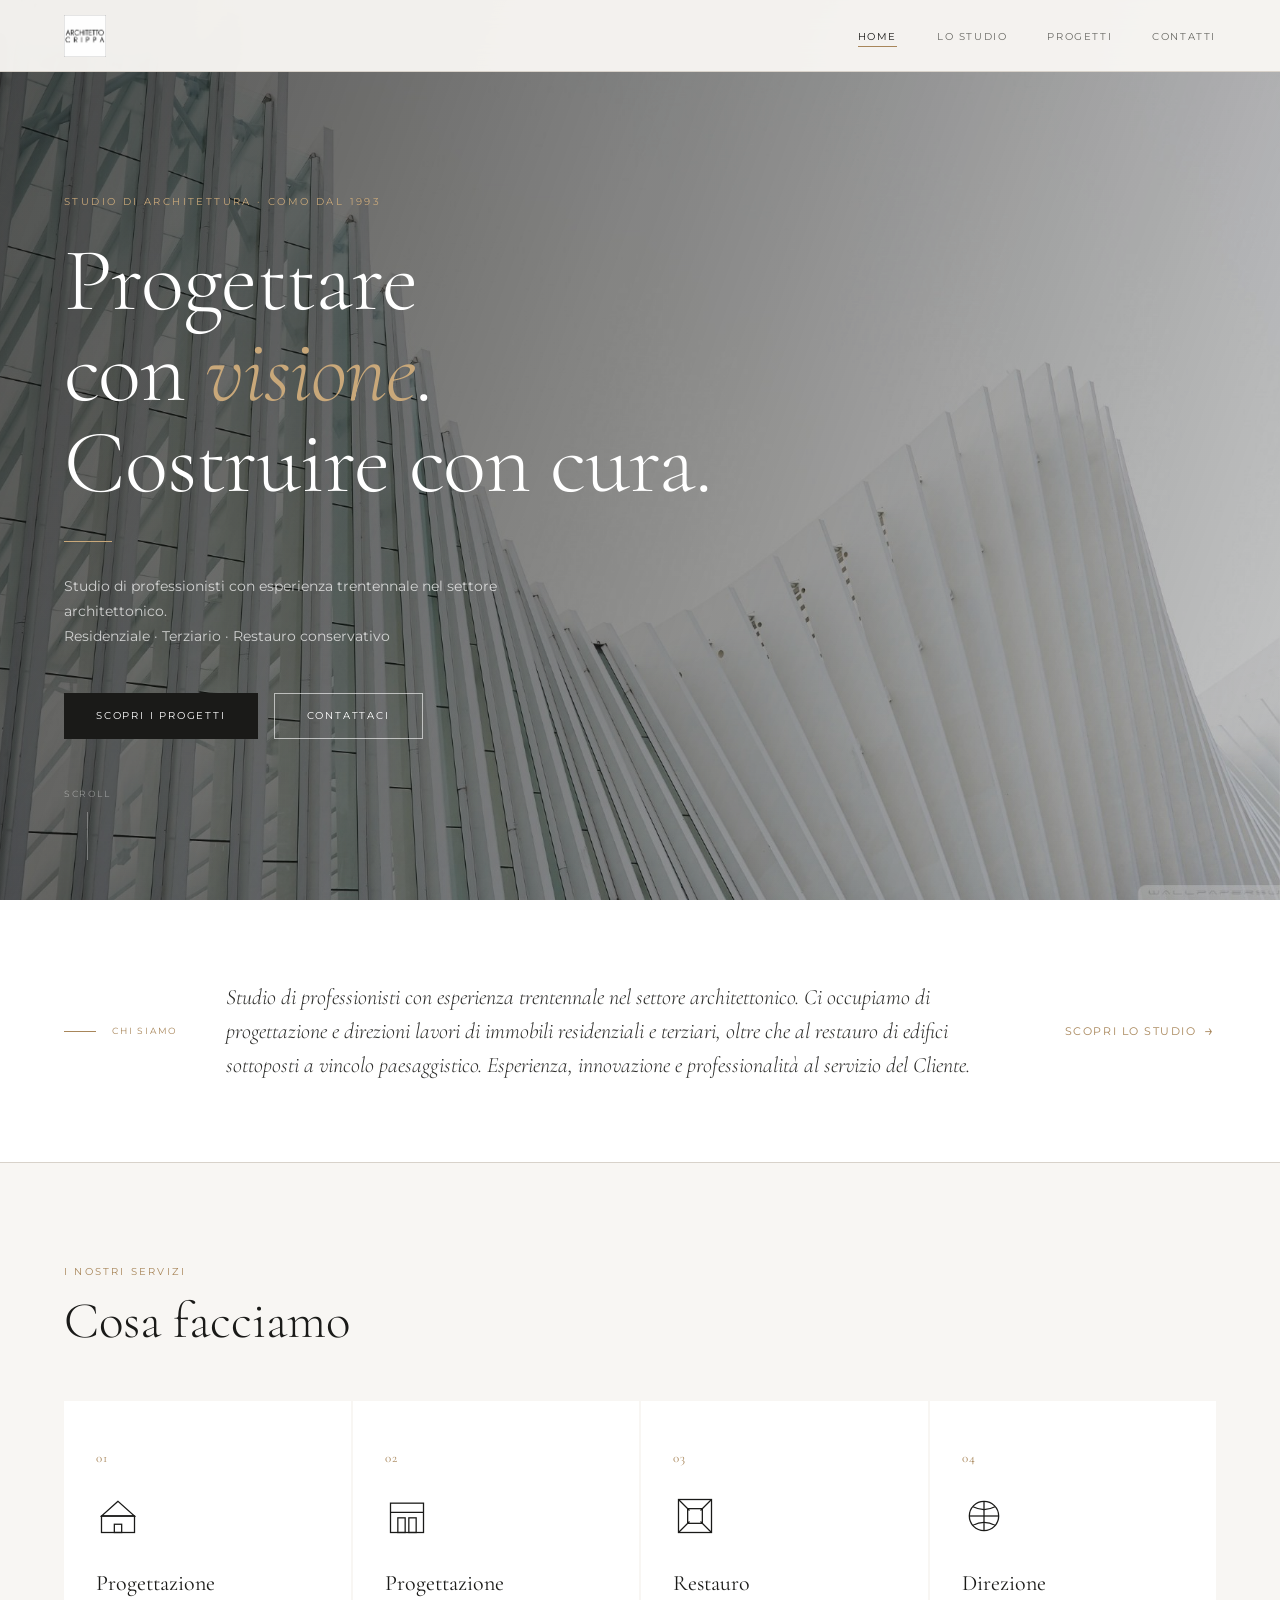
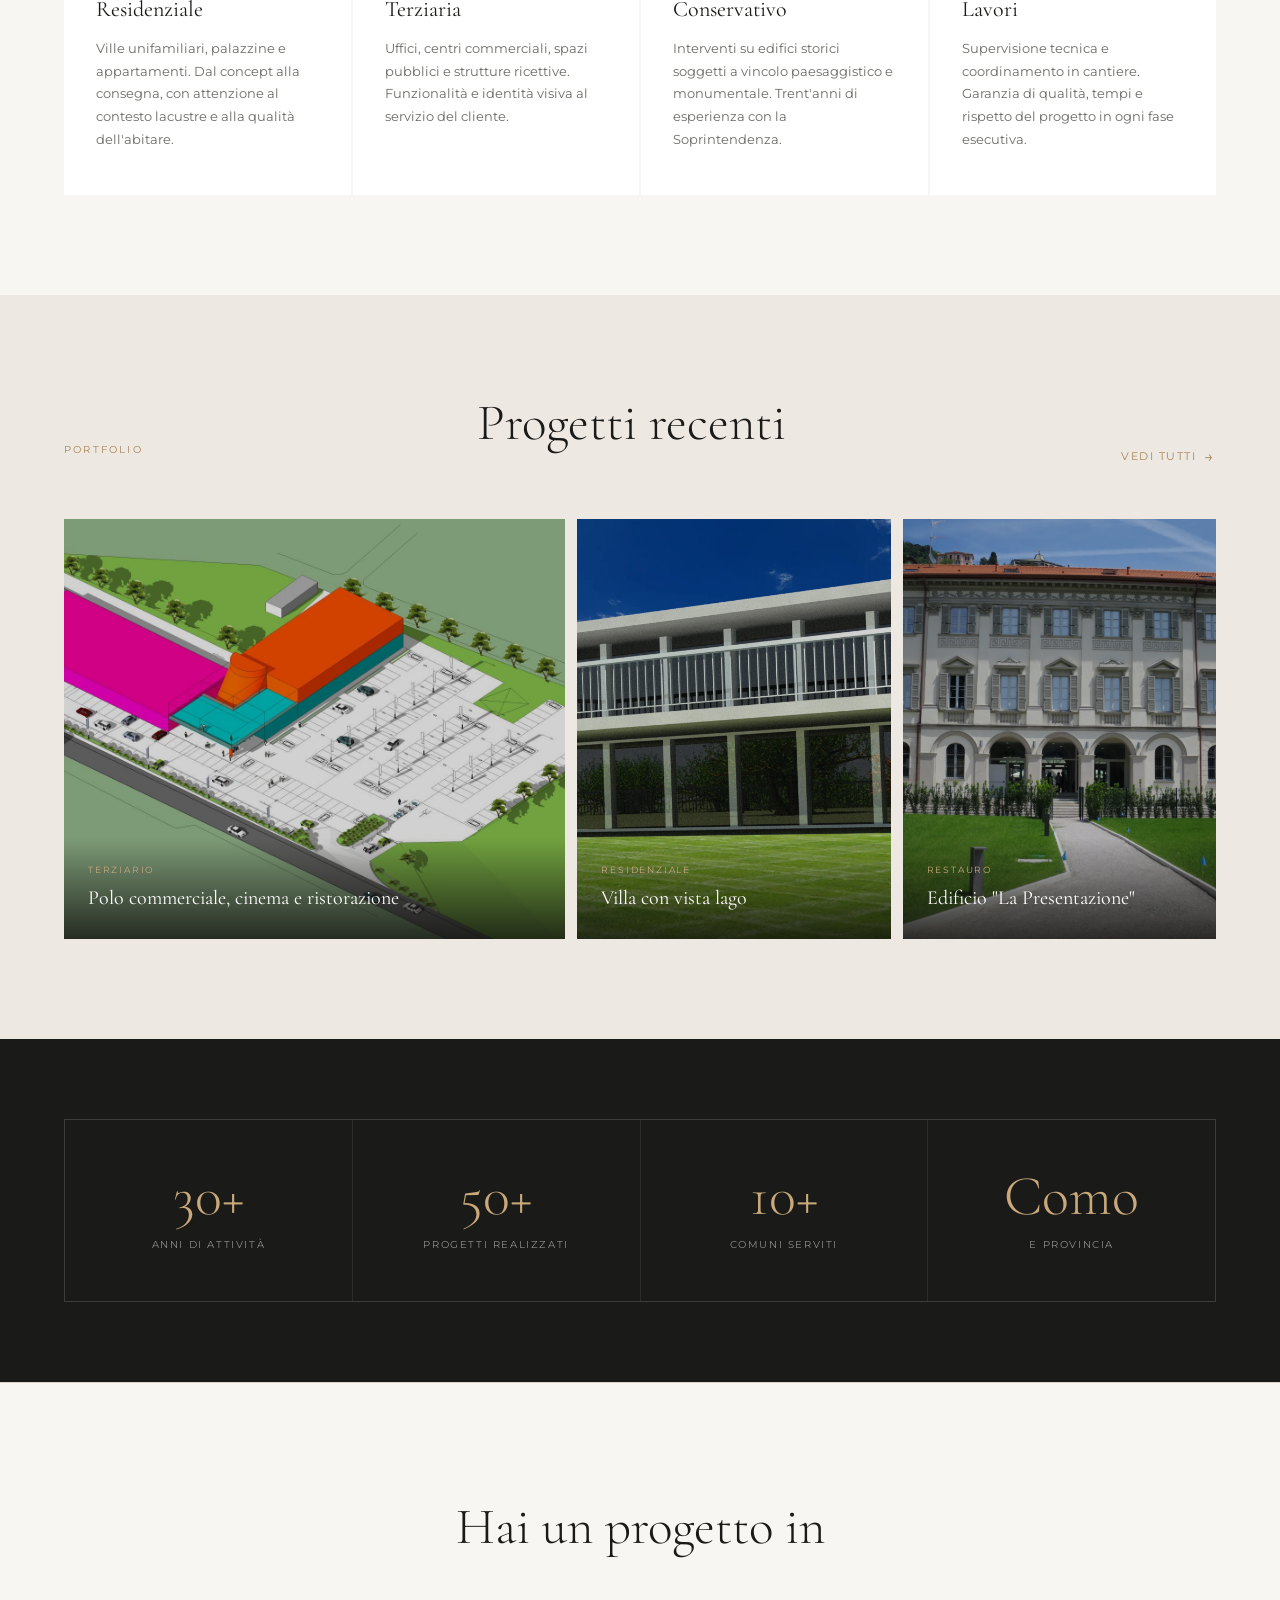
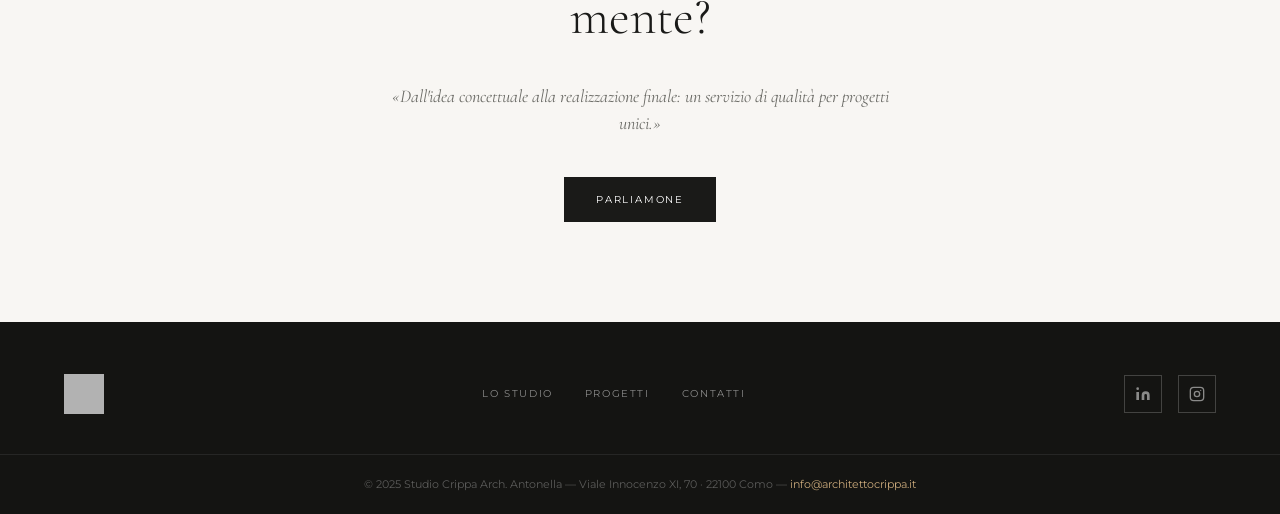
==== index.html @ 4bea488c "Add files via upload" ====
<!DOCTYPE html>
<html lang="it">
<head>
  <meta charset="UTF-8"/>
  <meta name="viewport" content="width=device-width, initial-scale=1.0"/>
  <title>Architetto Crippa — Studio di Architettura Como</title>
  <link rel="stylesheet" href="style.css"/>
  <link rel="preconnect" href="https://fonts.googleapis.com"/>
  <link rel="preconnect" href="https://fonts.gstatic.com" crossorigin/>
  <link href="https://fonts.googleapis.com/css2?family=Cormorant+Garamond:ital,wght@0,300;0,400;0,500;1,300;1,400&family=Montserrat:wght@300;400;500;600&display=swap" rel="stylesheet"/>
</head>
<body class="page-home">

<header id="header">
  <nav class="nav-inner">
    <a href="index.html" class="nav-logo">
      <img src="img/logo.png" alt="Architetto Crippa"/>
    </a>
    <ul class="nav-links">
      <li><a href="index.html" class="active">Home</a></li>
      <li><a href="studio.html">Lo Studio</a></li>
      <li><a href="progetti.html">Progetti</a></li>
      <li><a href="contatti.html">Contatti</a></li>
    </ul>
    <button class="burger" id="burger" aria-label="Menu"><span></span><span></span><span></span></button>
  </nav>
</header>

<div class="mobile-menu" id="mobileMenu">
  <a href="index.html" onclick="closeMobile()">Home</a>
  <a href="studio.html" onclick="closeMobile()">Lo Studio</a>
  <a href="progetti.html" onclick="closeMobile()">Progetti</a>
  <a href="contatti.html" onclick="closeMobile()">Contatti</a>
</div>

<!-- HERO -->
<section class="hero">
  <div class="hero-bg">
    <img src="img/bg.jpg" alt="Architettura" class="hero-bg-img"/>
    <div class="hero-overlay"></div>
  </div>
  <div class="hero-content">
    <p class="hero-eyebrow fade-in-up" style="animation-delay:.1s">Studio di Architettura · Como dal 1993</p>
    <h1 class="hero-title fade-in-up" style="animation-delay:.25s">
      Progettare<br/>con <em>visione</em>.<br/>Costruire con cura.
    </h1>
    <div class="hero-divider fade-in-up" style="animation-delay:.4s"></div>
    <p class="hero-sub fade-in-up" style="animation-delay:.5s">
      Studio di professionisti con esperienza trentennale nel settore architettonico.<br/>
      Residenziale · Terziario · Restauro conservativo
    </p>
    <div class="hero-ctas fade-in-up" style="animation-delay:.65s">
      <a href="progetti.html" class="btn-primary">Scopri i progetti</a>
      <a href="contatti.html" class="btn-outline">Contattaci</a>
    </div>
  </div>
  <div class="hero-scroll-hint">
    <span>Scroll</span>
    <div class="scroll-line"></div>
  </div>
</section>

<!-- WELCOME STRIP -->
<section class="welcome-strip">
  <div class="container">
    <div class="welcome-inner">
      <div class="welcome-label">
        <span class="label-line"></span>
        <span>Chi siamo</span>
      </div>
      <blockquote class="welcome-quote fade-up">
        Studio di professionisti con esperienza trentennale nel settore architettonico. Ci occupiamo di progettazione e direzioni lavori di immobili residenziali e terziari, oltre che al restauro di edifici sottoposti a vincolo paesaggistico. Esperienza, innovazione e professionalità al servizio del Cliente.
      </blockquote>
      <a href="studio.html" class="link-arrow fade-up">Scopri lo studio <span>→</span></a>
    </div>
  </div>
</section>

<!-- SERVICES -->
<section class="services-section">
  <div class="container">
    <div class="section-header fade-up">
      <p class="section-label">I nostri servizi</p>
      <h2 class="section-title">Cosa facciamo</h2>
    </div>
    <div class="services-grid">
      <div class="service-card fade-up">
        <div class="service-num">01</div>
        <svg class="service-icon" viewBox="0 0 48 48" fill="none"><rect x="6" y="24" width="36" height="18" stroke="currentColor" stroke-width="1.4" fill="none"/><polygon points="24,8 6,24 42,24" stroke="currentColor" stroke-width="1.4" fill="none"/><rect x="20" y="33" width="8" height="9" stroke="currentColor" stroke-width="1.4" fill="none"/></svg>
        <h3>Progettazione<br/>Residenziale</h3>
        <p>Ville unifamiliari, palazzine e appartamenti. Dal concept alla consegna, con attenzione al contesto lacustre e alla qualità dell'abitare.</p>
      </div>
      <div class="service-card fade-up" style="transition-delay:.1s">
        <div class="service-num">02</div>
        <svg class="service-icon" viewBox="0 0 48 48" fill="none"><rect x="6" y="10" width="36" height="32" stroke="currentColor" stroke-width="1.4" fill="none"/><line x1="6" y1="20" x2="42" y2="20" stroke="currentColor" stroke-width="1.4"/><rect x="14" y="26" width="8" height="16" stroke="currentColor" stroke-width="1.4" fill="none"/><rect x="26" y="26" width="8" height="16" stroke="currentColor" stroke-width="1.4" fill="none"/></svg>
        <h3>Progettazione<br/>Terziaria</h3>
        <p>Uffici, centri commerciali, spazi pubblici e strutture ricettive. Funzionalità e identità visiva al servizio del cliente.</p>
      </div>
      <div class="service-card fade-up" style="transition-delay:.2s">
        <div class="service-num">03</div>
        <svg class="service-icon" viewBox="0 0 48 48" fill="none"><rect x="6" y="6" width="36" height="36" stroke="currentColor" stroke-width="1.4" fill="none"/><path d="M6 6L18 18M42 6L30 18M6 42L18 30M42 42L30 30" stroke="currentColor" stroke-width="1.4"/><rect x="16" y="16" width="16" height="16" stroke="currentColor" stroke-width="1.4" fill="none"/></svg>
        <h3>Restauro<br/>Conservativo</h3>
        <p>Interventi su edifici storici soggetti a vincolo paesaggistico e monumentale. Trent'anni di esperienza con la Soprintendenza.</p>
      </div>
      <div class="service-card fade-up" style="transition-delay:.3s">
        <div class="service-num">04</div>
        <svg class="service-icon" viewBox="0 0 48 48" fill="none"><circle cx="24" cy="24" r="16" stroke="currentColor" stroke-width="1.4" fill="none"/><line x1="24" y1="8" x2="24" y2="40" stroke="currentColor" stroke-width="1.4"/><line x1="8" y1="24" x2="40" y2="24" stroke="currentColor" stroke-width="1.4"/><path d="M12 14 Q24 20 36 14M12 34 Q24 28 36 34" stroke="currentColor" stroke-width="1.2" fill="none"/></svg>
        <h3>Direzione<br/>Lavori</h3>
        <p>Supervisione tecnica e coordinamento in cantiere. Garanzia di qualità, tempi e rispetto del progetto in ogni fase esecutiva.</p>
      </div>
    </div>
  </div>
</section>

<!-- FEATURED PROJECTS STRIP -->
<section class="featured-section">
  <div class="featured-header container">
    <p class="section-label fade-up">Portfolio</p>
    <h2 class="section-title fade-up">Progetti recenti</h2>
    <a href="progetti.html" class="link-arrow fade-up">Vedi tutti <span>→</span></a>
  </div>
  <div class="featured-grid">
    <a href="progetti.html#p1" class="feat-item feat-large fade-up">
      <img src="img/p1.jpg" alt="Polo multifunzionale"/>
      <div class="feat-overlay">
        <span class="feat-cat">Terziario</span>
        <h3>Polo commerciale, cinema e ristorazione</h3>
      </div>
    </a>
    <a href="progetti.html#p5" class="feat-item fade-up" style="transition-delay:.1s">
      <img src="img/p5.png" alt="Villa lago di Como"/>
      <div class="feat-overlay">
        <span class="feat-cat">Residenziale</span>
        <h3>Villa con vista lago</h3>
      </div>
    </a>
    <a href="progetti.html#p7" class="feat-item fade-up" style="transition-delay:.2s">
      <img src="img/p7.png" alt="La Presentazione"/>
      <div class="feat-overlay">
        <span class="feat-cat">Restauro</span>
        <h3>Edificio "La Presentazione"</h3>
      </div>
    </a>
  </div>
</section>

<!-- NUMBERS -->
<section class="numbers-section">
  <div class="container">
    <div class="numbers-grid">
      <div class="number-item fade-up">
        <span class="num-val">30+</span>
        <span class="num-label">Anni di attività</span>
      </div>
      <div class="number-item fade-up" style="transition-delay:.1s">
        <span class="num-val">50+</span>
        <span class="num-label">Progetti realizzati</span>
      </div>
      <div class="number-item fade-up" style="transition-delay:.2s">
        <span class="num-val">10+</span>
        <span class="num-label">Comuni serviti</span>
      </div>
      <div class="number-item fade-up" style="transition-delay:.3s">
        <span class="num-val">Como</span>
        <span class="num-label">e provincia</span>
      </div>
    </div>
  </div>
</section>

<!-- CTA BANNER -->
<section class="cta-banner">
  <div class="container">
    <div class="cta-inner fade-up">
      <h2 class="cta-title">Hai un progetto in mente?</h2>
      <p class="cta-sub">«Dall'idea concettuale alla realizzazione finale: un servizio di qualità per progetti unici.»</p>
      <a href="contatti.html" class="btn-primary">Parliamone</a>
    </div>
  </div>
</section>

<footer class="site-footer">
  <div class="container footer-inner">
    <div class="footer-logo-wrap">
      <img src="img/logo.png" alt="Architetto Crippa" class="footer-logo"/>
    </div>
    <div class="footer-nav">
      <a href="studio.html">Lo Studio</a>
      <a href="progetti.html">Progetti</a>
      <a href="contatti.html">Contatti</a>
    </div>
    <div class="footer-social">
      <a href="https://www.linkedin.com/company/studio-architetto-crippa" target="_blank" title="LinkedIn">
        <svg viewBox="0 0 24 24" fill="currentColor"><path d="M16 8a6 6 0 016 6v7h-4v-7a2 2 0 00-2-2 2 2 0 00-2 2v7h-4v-7a6 6 0 016-6zM2 9h4v12H2z"/><circle cx="4" cy="4" r="2"/></svg>
      </a>
      <a href="https://www.instagram.com/antonellacrippa1" target="_blank" title="Instagram">
        <svg viewBox="0 0 24 24" fill="none" stroke="currentColor" stroke-width="2"><rect x="2" y="2" width="20" height="20" rx="5"/><circle cx="12" cy="12" r="4"/><circle cx="17.5" cy="6.5" r="1" fill="currentColor" stroke="none"/></svg>
      </a>
    </div>
  </div>
  <div class="footer-bottom">
    <p>© 2025 Studio Crippa Arch. Antonella — Viale Innocenzo XI, 70 · 22100 Como — <a href="mailto:info@architettocrippa.it">info@architettocrippa.it</a></p>
  </div>
</footer>

<script src="script.js"></script>
</body>
</html>
---- style.css ----
/* ─────────────────────────────────────────────
   ARCHITETTO CRIPPA — style.css
   ───────────────────────────────────────────── */

:root {
  --bg:       #F8F6F3;
  --cream:    #EDE9E2;
  --white:    #FFFFFF;
  --charcoal: #1A1A18;
  --dark:     #2C2C2A;
  --mid:      #3D3D3A;
  --muted:    #6B6B66;
  --border:   #D8D2CA;
  --accent:   #A8865A;
  --accent2:  #C9A87A;
  --nav-h:    72px;
  --max:      1280px;
  --pad:      clamp(24px, 5vw, 80px);
}

*, *::before, *::after { box-sizing: border-box; margin: 0; padding: 0; }
html { scroll-behavior: smooth; }

body {
  font-family: 'Montserrat', sans-serif;
  background: var(--bg);
  color: var(--charcoal);
  font-size: 15px;
  line-height: 1.75;
  font-weight: 400;
  -webkit-font-smoothing: antialiased;
}

img { display: block; max-width: 100%; }
a { text-decoration: none; color: inherit; }
button { cursor: pointer; }

.container {
  width: 100%;
  max-width: var(--max);
  margin: 0 auto;
  padding: 0 var(--pad);
}

/* ── TYPOGRAPHY ── */
.section-label {
  font-size: 10px;
  letter-spacing: .22em;
  text-transform: uppercase;
  color: var(--accent);
  margin-bottom: 12px;
  display: block;
}
.section-title {
  font-family: 'Cormorant Garamond', serif;
  font-size: clamp(30px, 4vw, 52px);
  font-weight: 300;
  line-height: 1.1;
  margin-bottom: 20px;
}
.section-body {
  font-size: 14px;
  color: var(--muted);
  line-height: 1.85;
  max-width: 560px;
}
.section-header { margin-bottom: 52px; }
.section-header.center { text-align: center; }
.section-header.center .section-body { margin: 0 auto; }

/* ── BUTTONS ── */
.btn-primary {
  display: inline-block;
  background: var(--charcoal);
  color: var(--white);
  font-size: 10px;
  letter-spacing: .18em;
  text-transform: uppercase;
  padding: 14px 32px;
  transition: background .25s;
  border: none;
  font-family: 'Montserrat', sans-serif;
}
.btn-primary:hover { background: var(--accent); }

.btn-outline {
  display: inline-block;
  border: 1px solid rgba(255,255,255,.6);
  color: var(--white);
  font-size: 10px;
  letter-spacing: .18em;
  text-transform: uppercase;
  padding: 13px 32px;
  transition: all .25s;
}
.btn-outline:hover { background: rgba(255,255,255,.12); border-color: var(--white); }

.link-arrow {
  font-size: 11px;
  letter-spacing: .14em;
  text-transform: uppercase;
  color: var(--accent);
  display: inline-flex;
  align-items: center;
  gap: 8px;
  transition: gap .2s;
}
.link-arrow:hover { gap: 14px; }
.link-arrow span { font-size: 16px; }

/* ── ANIMATIONS ── */
.fade-in-up {
  opacity: 0;
  transform: translateY(24px);
  animation: fadeUp .75s ease forwards;
}
@keyframes fadeUp {
  to { opacity: 1; transform: none; }
}

.fade-up {
  opacity: 0;
  transform: translateY(32px);
  transition: opacity .7s ease, transform .7s ease;
}
.fade-up.visible { opacity: 1; transform: none; }

/* ── HEADER / NAV ── */
#header {
  position: fixed;
  top: 0; left: 0; right: 0;
  z-index: 200;
  height: var(--nav-h);
  background: rgba(248,246,243,.96);
  backdrop-filter: blur(12px);
  border-bottom: 1px solid var(--border);
  transition: box-shadow .3s;
}
#header.scrolled { box-shadow: 0 2px 24px rgba(26,26,24,.07); }

.nav-inner {
  max-width: var(--max);
  margin: 0 auto;
  padding: 0 var(--pad);
  height: 100%;
  display: flex;
  align-items: center;
  justify-content: space-between;
}

.nav-logo img { height: 42px; width: auto; }

.nav-links {
  display: flex;
  gap: 40px;
  list-style: none;
}
.nav-links a {
  font-size: 10px;
  letter-spacing: .16em;
  text-transform: uppercase;
  color: var(--muted);
  transition: color .2s;
  position: relative;
  padding-bottom: 2px;
}
.nav-links a::after {
  content: '';
  position: absolute;
  bottom: -2px; left: 0;
  width: 0; height: 1px;
  background: var(--accent);
  transition: width .25s;
}
.nav-links a:hover, .nav-links a.active { color: var(--charcoal); }
.nav-links a:hover::after, .nav-links a.active::after { width: 100%; }

.burger {
  display: none;
  flex-direction: column;
  gap: 5px;
  background: none;
  border: none;
  padding: 4px;
}
.burger span { display: block; width: 22px; height: 1.5px; background: var(--charcoal); transition: all .3s; }
.burger.open span:nth-child(1) { transform: translateY(6.5px) rotate(45deg); }
.burger.open span:nth-child(2) { opacity: 0; }
.burger.open span:nth-child(3) { transform: translateY(-6.5px) rotate(-45deg); }

.mobile-menu {
  display: none;
  position: fixed;
  top: var(--nav-h); left: 0; right: 0;
  background: var(--white);
  border-bottom: 1px solid var(--border);
  padding: 32px var(--pad);
  z-index: 199;
  flex-direction: column;
  gap: 24px;
}
.mobile-menu.open { display: flex; }
.mobile-menu a { font-size: 12px; letter-spacing: .14em; text-transform: uppercase; color: var(--charcoal); }

/* ── HERO (HOME) ── */
.hero {
  position: relative;
  min-height: 100vh;
  display: flex;
  align-items: center;
  padding-top: var(--nav-h);
  overflow: hidden;
}

.hero-bg { position: absolute; inset: 0; z-index: 0; }
.hero-bg-img { width: 100%; height: 100%; object-fit: cover; object-position: center 30%; transform: scale(1.04); animation: slowZoom 12s ease forwards; }
@keyframes slowZoom { to { transform: scale(1); } }
.hero-overlay { position: absolute; inset: 0; background: linear-gradient(110deg, rgba(15,15,12,.72) 0%, rgba(15,15,12,.45) 55%, rgba(15,15,12,.2) 100%); }

.hero-content {
  position: relative;
  z-index: 1;
  max-width: var(--max);
  width: 100%;
  margin: 0 auto;
  padding: 80px var(--pad) 120px;
}

.hero-eyebrow {
  font-size: 10px;
  letter-spacing: .24em;
  text-transform: uppercase;
  color: var(--accent2);
  margin-bottom: 24px;
  display: block;
}

.hero-title {
  font-family: 'Cormorant Garamond', serif;
  font-size: clamp(52px, 7vw, 96px);
  font-weight: 300;
  line-height: 1.02;
  color: var(--white);
  letter-spacing: -.01em;
  margin-bottom: 0;
}
.hero-title em { font-style: italic; color: var(--accent2); }

.hero-divider {
  width: 48px;
  height: 1px;
  background: var(--accent2);
  margin: 32px 0;
}

.hero-sub {
  font-size: 14px;
  color: rgba(255,255,255,.72);
  line-height: 1.8;
  max-width: 500px;
  margin-bottom: 44px;
}

.hero-ctas { display: flex; gap: 16px; flex-wrap: wrap; }

.hero-scroll-hint {
  position: absolute;
  bottom: 40px;
  left: var(--pad);
  display: flex;
  flex-direction: column;
  align-items: center;
  gap: 10px;
  color: rgba(255,255,255,.4);
  font-size: 9px;
  letter-spacing: .18em;
  text-transform: uppercase;
  z-index: 1;
}
.scroll-line { width: 1px; height: 48px; background: rgba(255,255,255,.3); animation: scrollPulse 2s ease infinite; }
@keyframes scrollPulse { 0%,100%{opacity:.3} 50%{opacity:.9} }

/* ── WELCOME STRIP ── */
.welcome-strip {
  background: var(--white);
  padding: 80px 0;
  border-bottom: 1px solid var(--border);
}
.welcome-inner {
  display: grid;
  grid-template-columns: auto 1fr auto;
  gap: 48px;
  align-items: center;
}
.welcome-label {
  display: flex;
  align-items: center;
  gap: 16px;
  font-size: 9px;
  letter-spacing: .2em;
  text-transform: uppercase;
  color: var(--accent);
  white-space: nowrap;
}
.label-line { width: 32px; height: 1px; background: var(--accent); }
.welcome-quote {
  font-family: 'Cormorant Garamond', serif;
  font-size: clamp(17px, 2vw, 22px);
  font-weight: 300;
  font-style: italic;
  line-height: 1.55;
  color: var(--dark);
  border: none;
  padding: 0;
}

/* ── SERVICES ── */
.services-section { padding: 100px 0; background: var(--bg); }
.services-grid {
  display: grid;
  grid-template-columns: repeat(4, 1fr);
  gap: 2px;
}
.service-card {
  background: var(--white);
  padding: 44px 32px;
  border-top: 2px solid transparent;
  transition: border-color .3s, transform .3s, box-shadow .3s;
}
.service-card:hover {
  border-color: var(--accent);
  transform: translateY(-5px);
  box-shadow: 0 12px 40px rgba(26,26,24,.08);
}
.service-num {
  font-family: 'Cormorant Garamond', serif;
  font-size: 13px;
  color: var(--accent);
  letter-spacing: .1em;
  margin-bottom: 24px;
}
.service-icon { width: 44px; height: 44px; color: var(--charcoal); margin-bottom: 24px; }
.service-card h3 {
  font-family: 'Cormorant Garamond', serif;
  font-size: 22px;
  font-weight: 400;
  line-height: 1.2;
  margin-bottom: 14px;
}
.service-card p { font-size: 13px; color: var(--muted); line-height: 1.75; }

/* ── FEATURED PROJECTS ── */
.featured-section { padding: 100px 0; background: var(--cream); }
.featured-header {
  display: flex;
  justify-content: space-between;
  align-items: flex-end;
  margin-bottom: 48px;
}
.featured-grid {
  display: grid;
  grid-template-columns: 1.6fr 1fr 1fr;
  gap: 12px;
  padding: 0 var(--pad);
  max-width: var(--max);
  margin: 0 auto;
}
.feat-item {
  position: relative;
  overflow: hidden;
  display: block;
  background: var(--charcoal);
}
.feat-item img {
  width: 100%;
  height: 420px;
  object-fit: cover;
  filter: brightness(.82);
  transition: transform .6s ease, filter .6s ease;
}
.feat-item:hover img { transform: scale(1.06); filter: brightness(.65); }
.feat-overlay {
  position: absolute;
  bottom: 0; left: 0; right: 0;
  padding: 24px 24px 28px;
  background: linear-gradient(transparent, rgba(15,15,12,.8));
}
.feat-cat {
  font-size: 9px;
  letter-spacing: .2em;
  text-transform: uppercase;
  color: var(--accent2);
  display: block;
  margin-bottom: 8px;
}
.feat-overlay h3 {
  font-family: 'Cormorant Garamond', serif;
  font-size: 20px;
  font-weight: 400;
  color: var(--white);
  line-height: 1.25;
}

/* ── NUMBERS ── */
.numbers-section { background: var(--charcoal); padding: 80px 0; }
.numbers-grid {
  display: grid;
  grid-template-columns: repeat(4, 1fr);
  gap: 1px;
  background: rgba(255,255,255,.08);
  border: 1px solid rgba(255,255,255,.08);
}
.number-item {
  display: flex;
  flex-direction: column;
  align-items: center;
  padding: 48px 24px;
  background: var(--charcoal);
  text-align: center;
}
.num-val {
  font-family: 'Cormorant Garamond', serif;
  font-size: 56px;
  font-weight: 300;
  color: var(--accent2);
  line-height: 1;
  margin-bottom: 12px;
}
.num-label {
  font-size: 10px;
  letter-spacing: .16em;
  text-transform: uppercase;
  color: rgba(255,255,255,.5);
}

/* ── CTA BANNER ── */
.cta-banner { background: var(--bg); padding: 100px 0; border-top: 1px solid var(--border); }
.cta-inner {
  text-align: center;
  max-width: 640px;
  margin: 0 auto;
  padding: 0 var(--pad);
}
.cta-title {
  font-family: 'Cormorant Garamond', serif;
  font-size: clamp(32px, 4vw, 52px);
  font-weight: 300;
  margin-bottom: 20px;
}
.cta-sub {
  font-size: 15px;
  font-style: italic;
  color: var(--muted);
  margin-bottom: 40px;
  font-family: 'Cormorant Garamond', serif;
  font-size: 18px;
  line-height: 1.5;
}

/* ── FOOTER ── */
.site-footer {
  background: #141412;
  padding: 52px 0 0;
}
.footer-inner {
  display: flex;
  justify-content: space-between;
  align-items: center;
  gap: 32px;
  padding-bottom: 40px;
  border-bottom: 1px solid rgba(255,255,255,.08);
}
.footer-logo { height: 40px; width: auto; filter: brightness(0) invert(.7); }
.footer-nav { display: flex; gap: 32px; }
.footer-nav a {
  font-size: 10px;
  letter-spacing: .16em;
  text-transform: uppercase;
  color: rgba(255,255,255,.5);
  transition: color .2s;
}
.footer-nav a:hover { color: var(--accent2); }
.footer-social { display: flex; gap: 16px; }
.footer-social a {
  display: flex; align-items: center; justify-content: center;
  width: 38px; height: 38px;
  border: 1px solid rgba(255,255,255,.2);
  color: rgba(255,255,255,.5);
  transition: all .25s;
}
.footer-social a svg { width: 16px; height: 16px; }
.footer-social a:hover { border-color: var(--accent2); color: var(--accent2); }
.footer-bottom {
  padding: 20px var(--pad);
  text-align: center;
  font-size: 11px;
  color: rgba(255,255,255,.3);
}
.footer-bottom a { color: var(--accent2); }

/* ── PAGE HERO (inner pages) ── */
.page-inner { padding-top: 0; }
.page-hero {
  position: relative;
  min-height: 60vh;
  display: flex;
  align-items: flex-end;
  padding-top: var(--nav-h);
  overflow: hidden;
}
.page-hero-sm { min-height: 42vh; }
.page-hero-bg { position: absolute; inset: 0; z-index: 0; }
.page-hero-img { width: 100%; height: 100%; object-fit: cover; object-position: center 40%; }
.page-hero-overlay { position: absolute; inset: 0; background: linear-gradient(to top, rgba(15,15,12,.8) 0%, rgba(15,15,12,.35) 100%); }
.page-hero-content {
  position: relative; z-index: 1;
  max-width: var(--max); width: 100%;
  margin: 0 auto;
  padding: 60px var(--pad);
}
.page-hero-title {
  font-family: 'Cormorant Garamond', serif;
  font-size: clamp(40px, 6vw, 80px);
  font-weight: 300;
  line-height: 1.05;
  color: var(--white);
}
.page-hero-title em { font-style: italic; color: var(--accent2); }

/* ── PAYOFF SECTION ── */
.payoff-section { background: var(--white); padding: 72px 0; border-bottom: 1px solid var(--border); }
.payoff-inner {
  display: flex;
  align-items: center;
  gap: 40px;
}
.payoff-line { flex: 1; height: 1px; background: var(--border); }
.payoff-text {
  font-family: 'Cormorant Garamond', serif;
  font-size: clamp(16px, 2.2vw, 24px);
  font-style: italic;
  font-weight: 300;
  color: var(--dark);
  text-align: center;
  max-width: 700px;
  line-height: 1.55;
}

/* ── ABOUT (studio page) ── */
.about-section { padding: 100px 0; background: var(--bg); }
.about-grid { display: grid; grid-template-columns: 1fr 1fr; gap: 80px; align-items: start; }
.about-body { font-size: 14px; color: var(--muted); line-height: 1.85; margin-bottom: 16px; }
.about-credentials {
  display: flex;
  gap: 32px;
  margin-top: 36px;
  padding-top: 32px;
  border-top: 1px solid var(--border);
}
.credential { display: flex; flex-direction: column; gap: 4px; }
.cred-title { font-size: 9px; letter-spacing: .18em; text-transform: uppercase; color: var(--accent); }
.cred-val { font-family: 'Cormorant Garamond', serif; font-size: 17px; font-weight: 400; }
.about-img-frame { position: relative; }
.about-img-frame img { width: 100%; aspect-ratio: 4/5; object-fit: cover; }
.about-img-caption {
  font-size: 11px;
  color: var(--muted);
  padding: 12px 0 0;
  font-style: italic;
}

/* ── VALUES ── */
.values-section { background: var(--charcoal); padding: 100px 0; }
.values-section .section-label { color: var(--accent2); }
.values-section .section-title { color: var(--white); }
.values-grid { display: grid; grid-template-columns: repeat(4, 1fr); gap: 1px; margin-top: 52px; background: rgba(255,255,255,.06); }
.value-item {
  padding: 44px 32px;
  background: var(--charcoal);
  transition: background .25s;
}
.value-item:hover { background: #222220; }
.value-icon { width: 40px; height: 40px; color: var(--accent2); margin-bottom: 24px; }
.value-item h3 {
  font-family: 'Cormorant Garamond', serif;
  font-size: 22px;
  font-weight: 400;
  color: var(--white);
  margin-bottom: 14px;
}
.value-item p { font-size: 13px; color: rgba(255,255,255,.55); line-height: 1.75; }

/* ── SPECIALIZATIONS ── */
.spec-section { padding: 100px 0; background: var(--white); }
.spec-grid { display: grid; grid-template-columns: 1fr 1fr; gap: 80px; align-items: center; }
.spec-list { list-style: none; margin-top: 28px; display: flex; flex-direction: column; gap: 12px; }
.spec-list li {
  font-size: 14px;
  color: var(--mid);
  padding-left: 20px;
  position: relative;
}
.spec-list li::before { content: '—'; position: absolute; left: 0; color: var(--accent); }
.spec-stats { display: grid; grid-template-columns: 1fr 1fr; gap: 1px; background: var(--border); border: 1px solid var(--border); }
.spec-stat { background: var(--bg); padding: 36px 28px; }
.ss-num {
  font-family: 'Cormorant Garamond', serif;
  font-size: 52px;
  font-weight: 300;
  color: var(--accent);
  line-height: 1;
  display: block;
  margin-bottom: 10px;
}
.ss-label { font-size: 12px; color: var(--muted); line-height: 1.5; }

/* ── FILTER ── */
.filter-section { background: var(--white); padding: 40px 0; border-bottom: 1px solid var(--border); }
.filter-bar { display: flex; gap: 8px; flex-wrap: wrap; }
.filter-btn {
  font-size: 10px;
  letter-spacing: .14em;
  text-transform: uppercase;
  padding: 9px 22px;
  border: 1px solid var(--border);
  background: none;
  color: var(--muted);
  font-family: 'Montserrat', sans-serif;
  transition: all .2s;
}
.filter-btn:hover, .filter-btn.active {
  background: var(--charcoal);
  color: var(--white);
  border-color: var(--charcoal);
}

/* ── PROJECTS GRID ── */
.projects-section { padding: 80px 0 100px; background: var(--bg); }
.projects-grid { display: grid; grid-template-columns: repeat(2, 1fr); gap: 40px; }

.proj-card { background: var(--white); overflow: hidden; transition: box-shadow .3s; }
.proj-card:hover { box-shadow: 0 16px 48px rgba(26,26,24,.1); }

.proj-imgs { position: relative; }
.proj-imgs .proj-cover { width: 100%; height: 340px; object-fit: cover; cursor: zoom-in; transition: filter .4s; }
.proj-card:hover .proj-cover { filter: brightness(.92); }
.proj-imgs.single .proj-cover { height: 320px; }

.proj-thumbs {
  display: flex;
  gap: 4px;
  margin-top: 4px;
}
.proj-thumbs img {
  flex: 1;
  height: 88px;
  object-fit: cover;
  cursor: zoom-in;
  filter: brightness(.85);
  transition: filter .3s;
}
.proj-thumbs img:hover { filter: brightness(1); }

.proj-body { padding: 28px 32px 36px; }
.proj-cat {
  font-size: 9px;
  letter-spacing: .2em;
  text-transform: uppercase;
  color: var(--accent);
  display: block;
  margin-bottom: 12px;
}
.proj-title {
  font-family: 'Cormorant Garamond', serif;
  font-size: 22px;
  font-weight: 400;
  line-height: 1.25;
  margin-bottom: 14px;
  color: var(--charcoal);
}
.proj-desc { font-size: 13px; color: var(--muted); line-height: 1.8; }

/* ── LIGHTBOX ── */
.lightbox {
  display: none;
  position: fixed;
  inset: 0;
  z-index: 500;
  background: rgba(10,10,8,.94);
  align-items: center;
  justify-content: center;
}
.lightbox.open { display: flex; }
.lb-inner { position: relative; max-width: 90vw; max-height: 90vh; }
#lbImg { max-width: 88vw; max-height: 85vh; object-fit: contain; display: block; }
.lb-close {
  position: absolute;
  top: -52px; right: 0;
  background: none; border: none;
  color: rgba(255,255,255,.7);
  font-size: 36px; line-height: 1;
  transition: color .2s;
}
.lb-close:hover { color: var(--white); }
.lb-prev, .lb-next {
  position: fixed;
  top: 50%; transform: translateY(-50%);
  background: rgba(255,255,255,.1);
  border: none;
  color: var(--white);
  font-size: 36px;
  width: 52px; height: 52px;
  display: flex; align-items: center; justify-content: center;
  transition: background .2s;
}
.lb-prev { left: 20px; }
.lb-next { right: 20px; }
.lb-prev:hover, .lb-next:hover { background: rgba(255,255,255,.2); }
.lb-counter {
  position: absolute;
  bottom: -36px;
  left: 50%; transform: translateX(-50%);
  font-size: 11px;
  color: rgba(255,255,255,.5);
  letter-spacing: .12em;
}

/* ── CONTACT PAGE ── */
.contact-section { padding: 100px 0; background: var(--bg); }
.contact-grid { display: grid; grid-template-columns: 1fr 1fr; gap: 80px; align-items: start; }

.contact-details { display: flex; flex-direction: column; gap: 28px; margin: 40px 0; }
.contact-item { display: flex; gap: 16px; align-items: flex-start; }
.ci-icon { width: 20px; height: 20px; flex-shrink: 0; color: var(--accent); margin-top: 2px; }
.ci-icon svg { width: 100%; height: 100%; }
.ci-text { display: flex; flex-direction: column; gap: 4px; }
.ci-label { font-size: 9px; letter-spacing: .18em; text-transform: uppercase; color: var(--accent); }
.ci-val { font-family: 'Cormorant Garamond', serif; font-size: 18px; font-weight: 300; line-height: 1.45; }
.ci-link { transition: color .2s; }
.ci-link:hover { color: var(--accent); }

.email-cta {
  display: flex;
  align-items: center;
  gap: 14px;
  background: var(--charcoal);
  color: var(--white);
  padding: 18px 28px;
  margin-bottom: 44px;
  transition: background .25s;
}
.email-cta:hover { background: var(--accent); }
.email-cta svg { width: 20px; height: 20px; flex-shrink: 0; }
.email-cta span { font-size: 11px; letter-spacing: .16em; text-transform: uppercase; flex: 1; }
.email-arrow { font-size: 18px; }

.social-block {}
.social-cards { display: flex; flex-direction: column; gap: 12px; }
.social-card {
  display: flex;
  align-items: center;
  gap: 16px;
  padding: 16px 20px;
  border: 1px solid var(--border);
  background: var(--white);
  transition: border-color .25s, box-shadow .25s;
}
.social-card:hover { border-color: var(--accent); box-shadow: 0 4px 20px rgba(26,26,24,.08); }
.social-card svg { width: 22px; height: 22px; color: var(--charcoal); flex-shrink: 0; }
.sc-info { flex: 1; display: flex; flex-direction: column; gap: 2px; }
.sc-name { font-size: 12px; font-weight: 500; letter-spacing: .06em; }
.sc-handle { font-size: 11px; color: var(--muted); }
.sc-arrow { font-size: 18px; color: var(--accent); }

/* form */
.contact-form-wrap { background: var(--white); padding: 48px 40px; }
.form-header { margin-bottom: 36px; }
.form-title {
  font-family: 'Cormorant Garamond', serif;
  font-size: 28px;
  font-weight: 300;
  color: var(--charcoal);
}
.contact-form { display: flex; flex-direction: column; gap: 20px; }
.form-row { display: grid; grid-template-columns: 1fr 1fr; gap: 16px; }
.form-group { display: flex; flex-direction: column; gap: 8px; }
.form-group label { font-size: 9px; letter-spacing: .18em; text-transform: uppercase; color: var(--muted); }
.form-group input, .form-group textarea, .form-group select {
  background: var(--bg);
  border: 1px solid var(--border);
  color: var(--charcoal);
  padding: 13px 16px;
  font-family: 'Montserrat', sans-serif;
  font-size: 13px;
  outline: none;
  transition: border-color .2s;
  width: 100%;
}
.form-group input::placeholder, .form-group textarea::placeholder { color: var(--muted); opacity: .6; }
.form-group input:focus, .form-group textarea:focus, .form-group select:focus { border-color: var(--accent); }
.form-group textarea { resize: vertical; min-height: 120px; }
.form-group select { appearance: none; cursor: pointer; background-image: url("data:image/svg+xml,%3Csvg xmlns='http://www.w3.org/2000/svg' width='12' height='8' viewBox='0 0 12 8'%3E%3Cpath d='M1 1l5 5 5-5' stroke='%236B6B66' stroke-width='1.5' fill='none'/%3E%3C/svg%3E"); background-repeat: no-repeat; background-position: right 14px center; padding-right: 36px; }
.btn-submit {
  background: var(--charcoal);
  color: var(--white);
  border: none;
  padding: 15px 36px;
  font-family: 'Montserrat', sans-serif;
  font-size: 10px;
  letter-spacing: .18em;
  text-transform: uppercase;
  cursor: pointer;
  transition: background .25s;
  align-self: flex-start;
}
.btn-submit:hover { background: var(--accent); }
.form-note { font-size: 11px; color: var(--muted); font-style: italic; }
.form-success {
  display: none;
  text-align: center;
  padding: 60px 20px;
}
.success-icon { font-size: 48px; color: var(--accent); margin-bottom: 16px; }
.form-success h4 { font-family: 'Cormorant Garamond', serif; font-size: 26px; font-weight: 300; margin-bottom: 8px; }
.form-success p { font-size: 13px; color: var(--muted); }

/* ── MAP ── */
.map-section { position: relative; height: 480px; }
.map-section iframe { width: 100%; height: 100%; border: none; display: block; }
.map-pin-card {
  position: absolute;
  top: 40px; left: 60px;
  background: var(--white);
  padding: 24px 28px;
  border-left: 3px solid var(--accent);
  box-shadow: 0 6px 32px rgba(26,26,24,.12);
  pointer-events: none;
}
.mpc-title { font-family: 'Cormorant Garamond', serif; font-size: 20px; font-weight: 500; margin-bottom: 8px; }
.mpc-addr { font-size: 13px; color: var(--muted); line-height: 1.65; }
.mpc-link { display: block; margin-top: 14px; font-size: 11px; letter-spacing: .12em; text-transform: uppercase; color: var(--accent); pointer-events: all; }

/* ── RESPONSIVE ── */
@media (max-width: 1024px) {
  .nav-links { display: none; }
  .burger { display: flex; }
  .services-grid { grid-template-columns: repeat(2, 1fr); }
  .featured-grid { grid-template-columns: 1fr 1fr; }
  .feat-large { grid-column: span 2; }
  .numbers-grid { grid-template-columns: repeat(2, 1fr); }
  .about-grid, .spec-grid, .contact-grid { grid-template-columns: 1fr; gap: 48px; }
  .values-grid { grid-template-columns: repeat(2, 1fr); }
  .projects-grid { grid-template-columns: 1fr; }
  .welcome-inner { grid-template-columns: 1fr; }
  .welcome-label { display: none; }
  .map-pin-card { left: 20px; top: 20px; }
  .payoff-line { display: none; }
}
@media (max-width: 640px) {
  .services-grid { grid-template-columns: 1fr; }
  .featured-grid { grid-template-columns: 1fr; }
  .feat-large { grid-column: span 1; }
  .values-grid { grid-template-columns: 1fr; }
  .numbers-grid { grid-template-columns: repeat(2, 1fr); }
  .form-row { grid-template-columns: 1fr; }
  .footer-inner { flex-direction: column; text-align: center; }
  .contact-form-wrap { padding: 28px 20px; }
  .featured-header { flex-direction: column; align-items: flex-start; gap: 12px; }
  .spec-stats { grid-template-columns: 1fr 1fr; }
  .about-credentials { flex-direction: column; gap: 20px; }
}
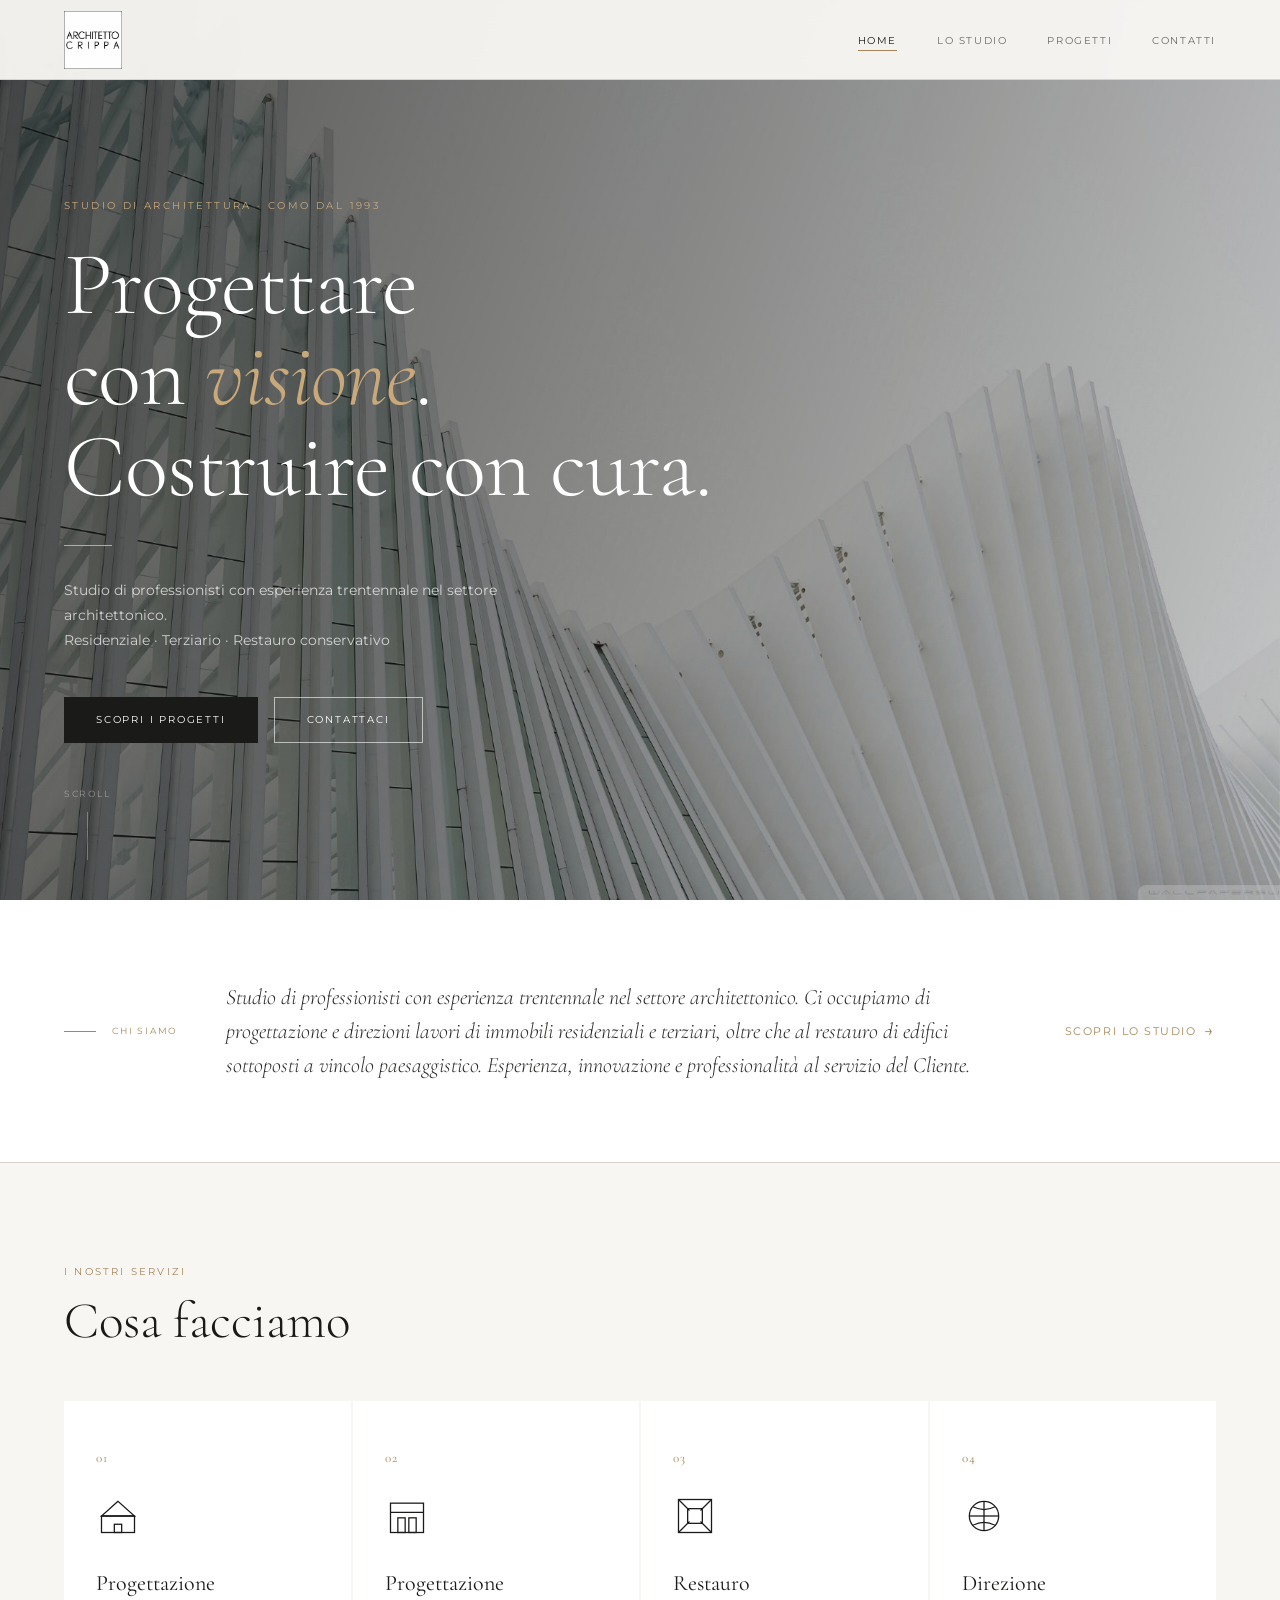
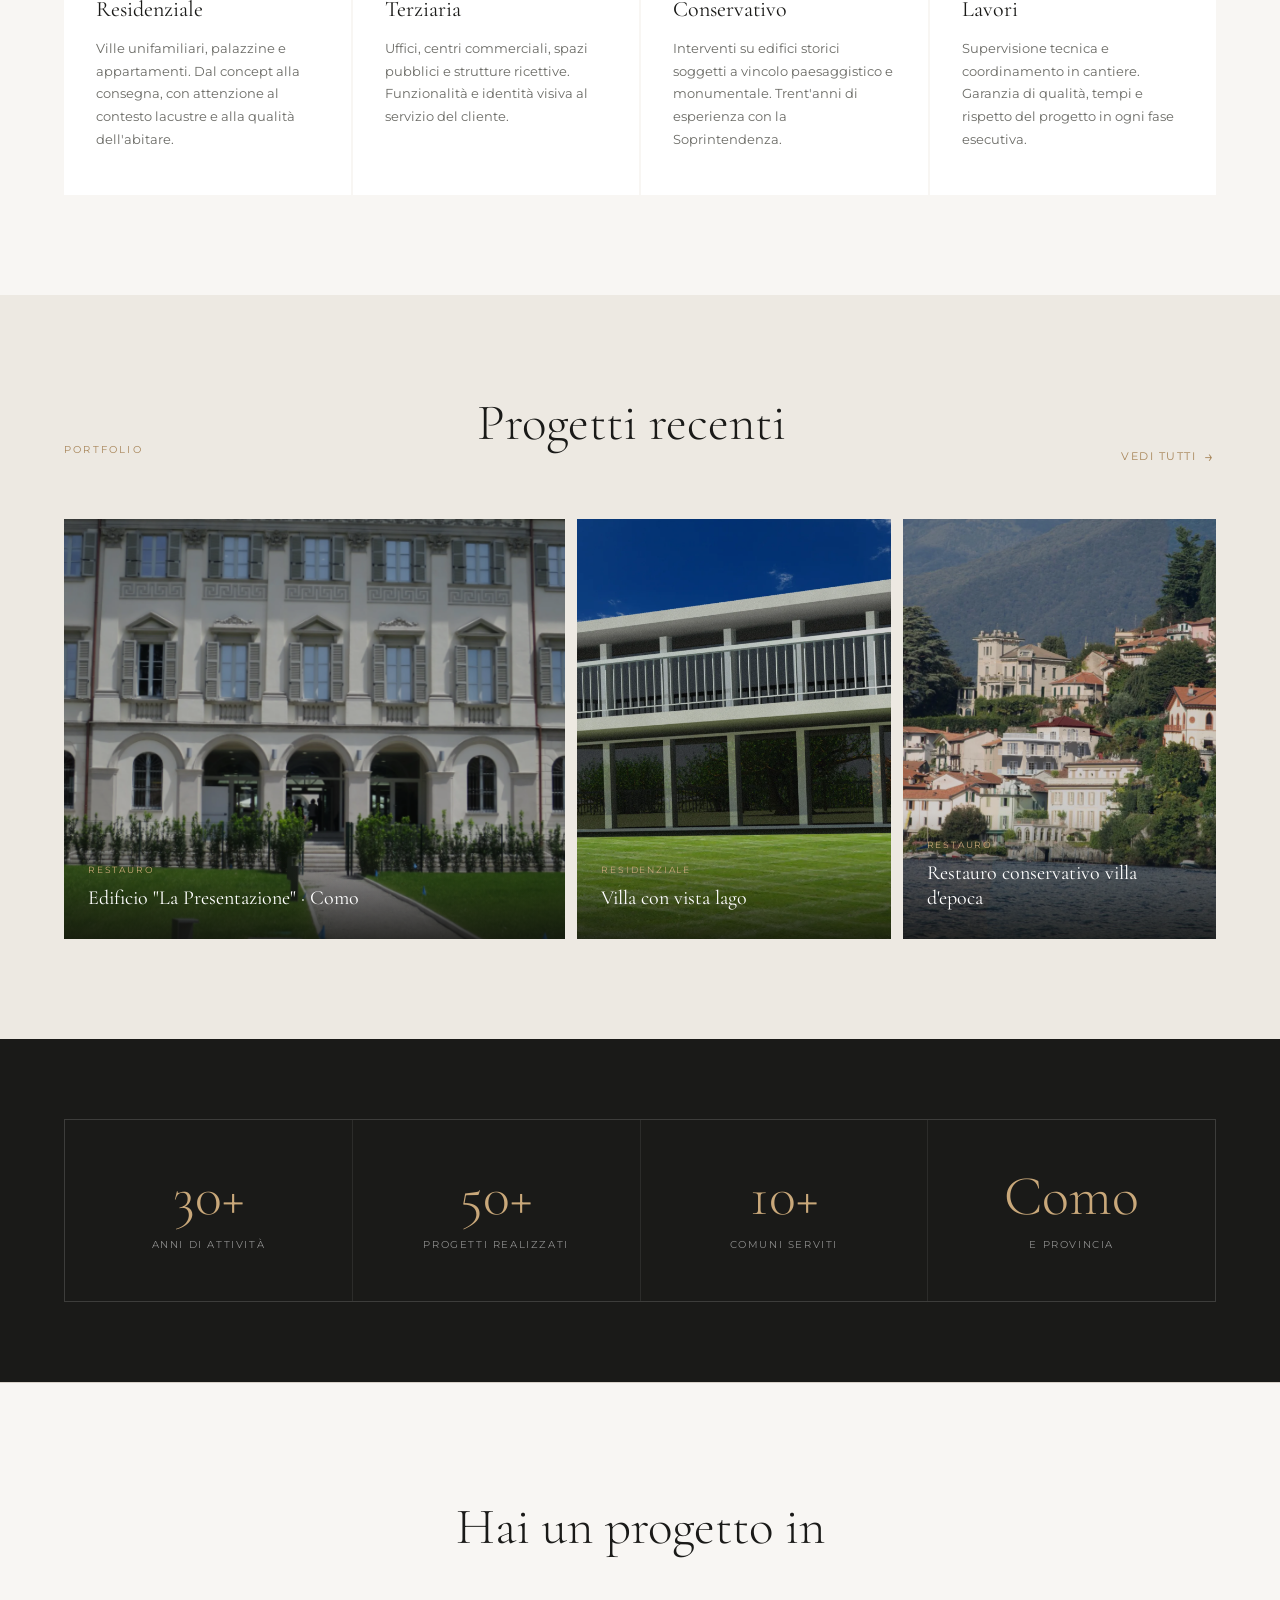
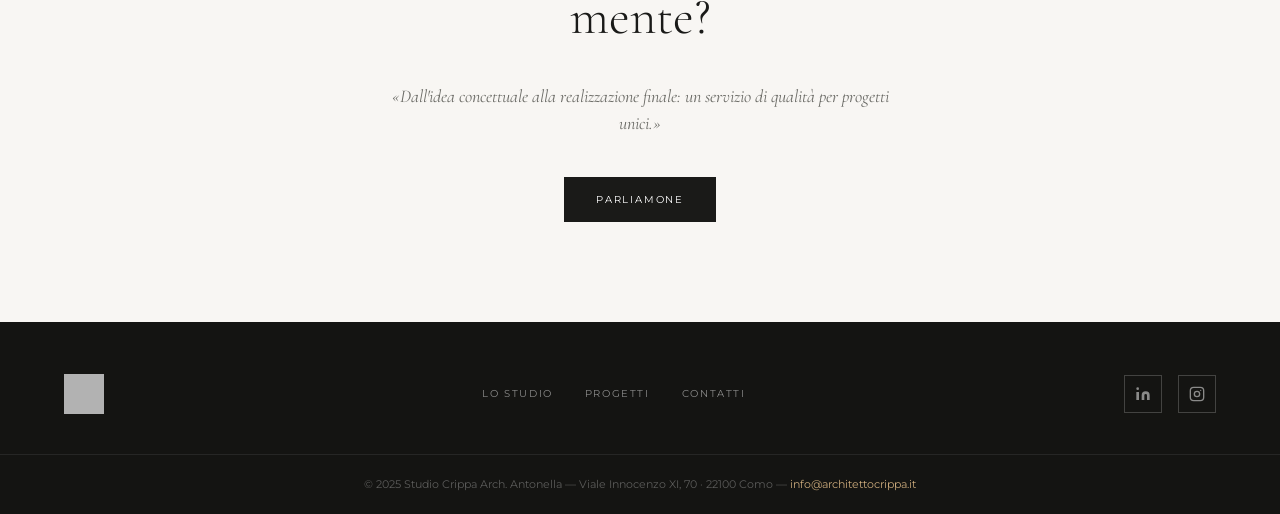
==== commit 34861f54: "Add files via upload" ====
--- a/index.html
+++ b/index.html
@@ -8,6 +8,18 @@
   <link rel="preconnect" href="https://fonts.googleapis.com"/>
   <link rel="preconnect" href="https://fonts.gstatic.com" crossorigin/>
   <link href="https://fonts.googleapis.com/css2?family=Cormorant+Garamond:ital,wght@0,300;0,400;0,500;1,300;1,400&family=Montserrat:wght@300;400;500;600&display=swap" rel="stylesheet"/>
+  <!-- Favicon emoji -->
+  <link rel="icon" href="data:image/svg+xml,<svg xmlns=%22http://www.w3.org/2000/svg%22 viewBox=%220 0 100 100%22><text y=%22.9em%22 font-size=%2290%22>🏠</text></svg>"/>
+  <!-- Open Graph / link preview -->
+  <meta property="og:type" content="website"/>
+  <meta property="og:title" content="Architetto Crippa — Studio di Architettura Como"/>
+  <meta property="og:description" content="Studio di Architettura Antonella Crippa in Como: progettare con visione, costruire con cura."/>
+  <meta property="og:image" content="img/logo.png"/>
+  <meta name="description" content="Studio di Architettura Antonella Crippa in Como: progettare con visione, costruire con cura."/>
+  <meta name="twitter:card" content="summary_large_image"/>
+  <meta name="twitter:title" content="Architetto Crippa — Studio di Architettura Como"/>
+  <meta name="twitter:description" content="Studio di Architettura Antonella Crippa in Como: progettare con visione, costruire con cura."/>
+  <meta name="twitter:image" content="img/logo.png"/>
 </head>
 <body class="page-home">
 
@@ -120,25 +132,25 @@
     <a href="progetti.html" class="link-arrow fade-up">Vedi tutti <span>→</span></a>
   </div>
   <div class="featured-grid">
-    <a href="progetti.html#p1" class="feat-item feat-large fade-up">
-      <img src="img/p1.jpg" alt="Polo multifunzionale"/>
+    <a href="progetti.html#p7" class="feat-item feat-large fade-up">
+      <img src="img/p7.png" alt="Edificio La Presentazione Como"/>
       <div class="feat-overlay">
-        <span class="feat-cat">Terziario</span>
-        <h3>Polo commerciale, cinema e ristorazione</h3>
+        <span class="feat-cat">Restauro</span>
+        <h3>Edificio "La Presentazione" · Como</h3>
       </div>
     </a>
     <a href="progetti.html#p5" class="feat-item fade-up" style="transition-delay:.1s">
-      <img src="img/p5.png" alt="Villa lago di Como"/>
+      <img src="img/p5.png" alt="Villa con vista lago di Como"/>
       <div class="feat-overlay">
         <span class="feat-cat">Residenziale</span>
         <h3>Villa con vista lago</h3>
       </div>
     </a>
-    <a href="progetti.html#p7" class="feat-item fade-up" style="transition-delay:.2s">
-      <img src="img/p7.png" alt="La Presentazione"/>
+    <a href="progetti.html#p9" class="feat-item fade-up" style="transition-delay:.2s">
+      <img src="img/p9.png" alt="Restauro conservativo villa d'epoca"/>
       <div class="feat-overlay">
         <span class="feat-cat">Restauro</span>
-        <h3>Edificio "La Presentazione"</h3>
+        <h3>Restauro conservativo villa d'epoca</h3>
       </div>
     </a>
   </div>
--- a/style.css
+++ b/style.css
@@ -13,7 +13,7 @@
   --border:   #D8D2CA;
   --accent:   #A8865A;
   --accent2:  #C9A87A;
-  --nav-h:    72px;
+  --nav-h:    80px;
   --max:      1280px;
   --pad:      clamp(24px, 5vw, 80px);
 }
@@ -148,7 +148,7 @@
   justify-content: space-between;
 }
 
-.nav-logo img { height: 42px; width: auto; }
+.nav-logo img { height: 58px; width: auto; }
 
 .nav-links {
   display: flex;
@@ -869,3 +869,28 @@
   .spec-stats { grid-template-columns: 1fr 1fr; }
   .about-credentials { flex-direction: column; gap: 20px; }
 }
+
+/* ── CV FILE INPUT ── */
+.file-input-wrap { position: relative; }
+.file-input {
+  position: absolute;
+  width: 1px; height: 1px;
+  opacity: 0; overflow: hidden;
+  clip: rect(0,0,0,0);
+}
+.file-label {
+  display: flex;
+  align-items: center;
+  gap: 12px;
+  background: var(--bg);
+  border: 1px dashed var(--accent);
+  color: var(--mid);
+  padding: 14px 18px;
+  cursor: pointer;
+  font-size: 13px;
+  font-family: 'Montserrat', sans-serif;
+  transition: border-color .2s, background .2s;
+}
+.file-label:hover { background: #f0ece5; border-color: var(--charcoal); }
+.file-label svg { flex-shrink: 0; color: var(--accent); }
+.file-note { font-size: 11px; color: var(--muted); font-style: italic; margin-top: 6px; }
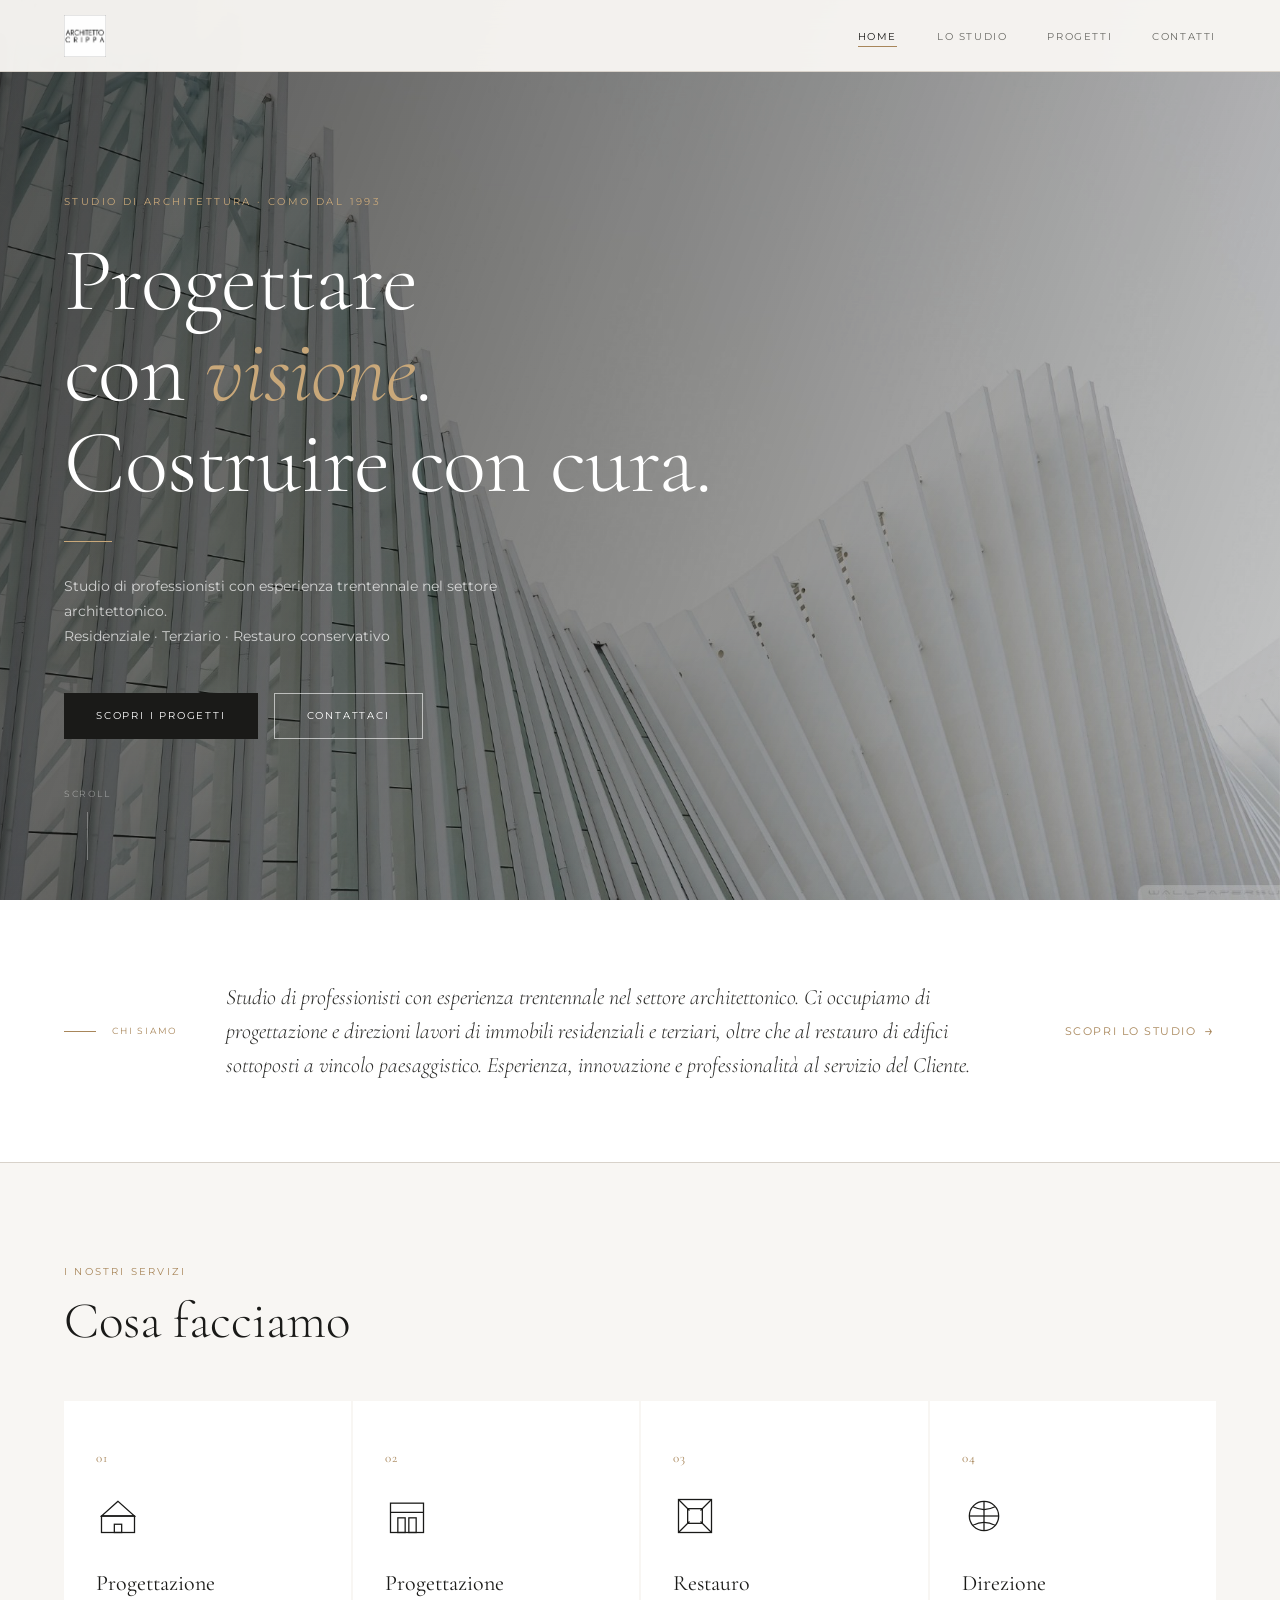
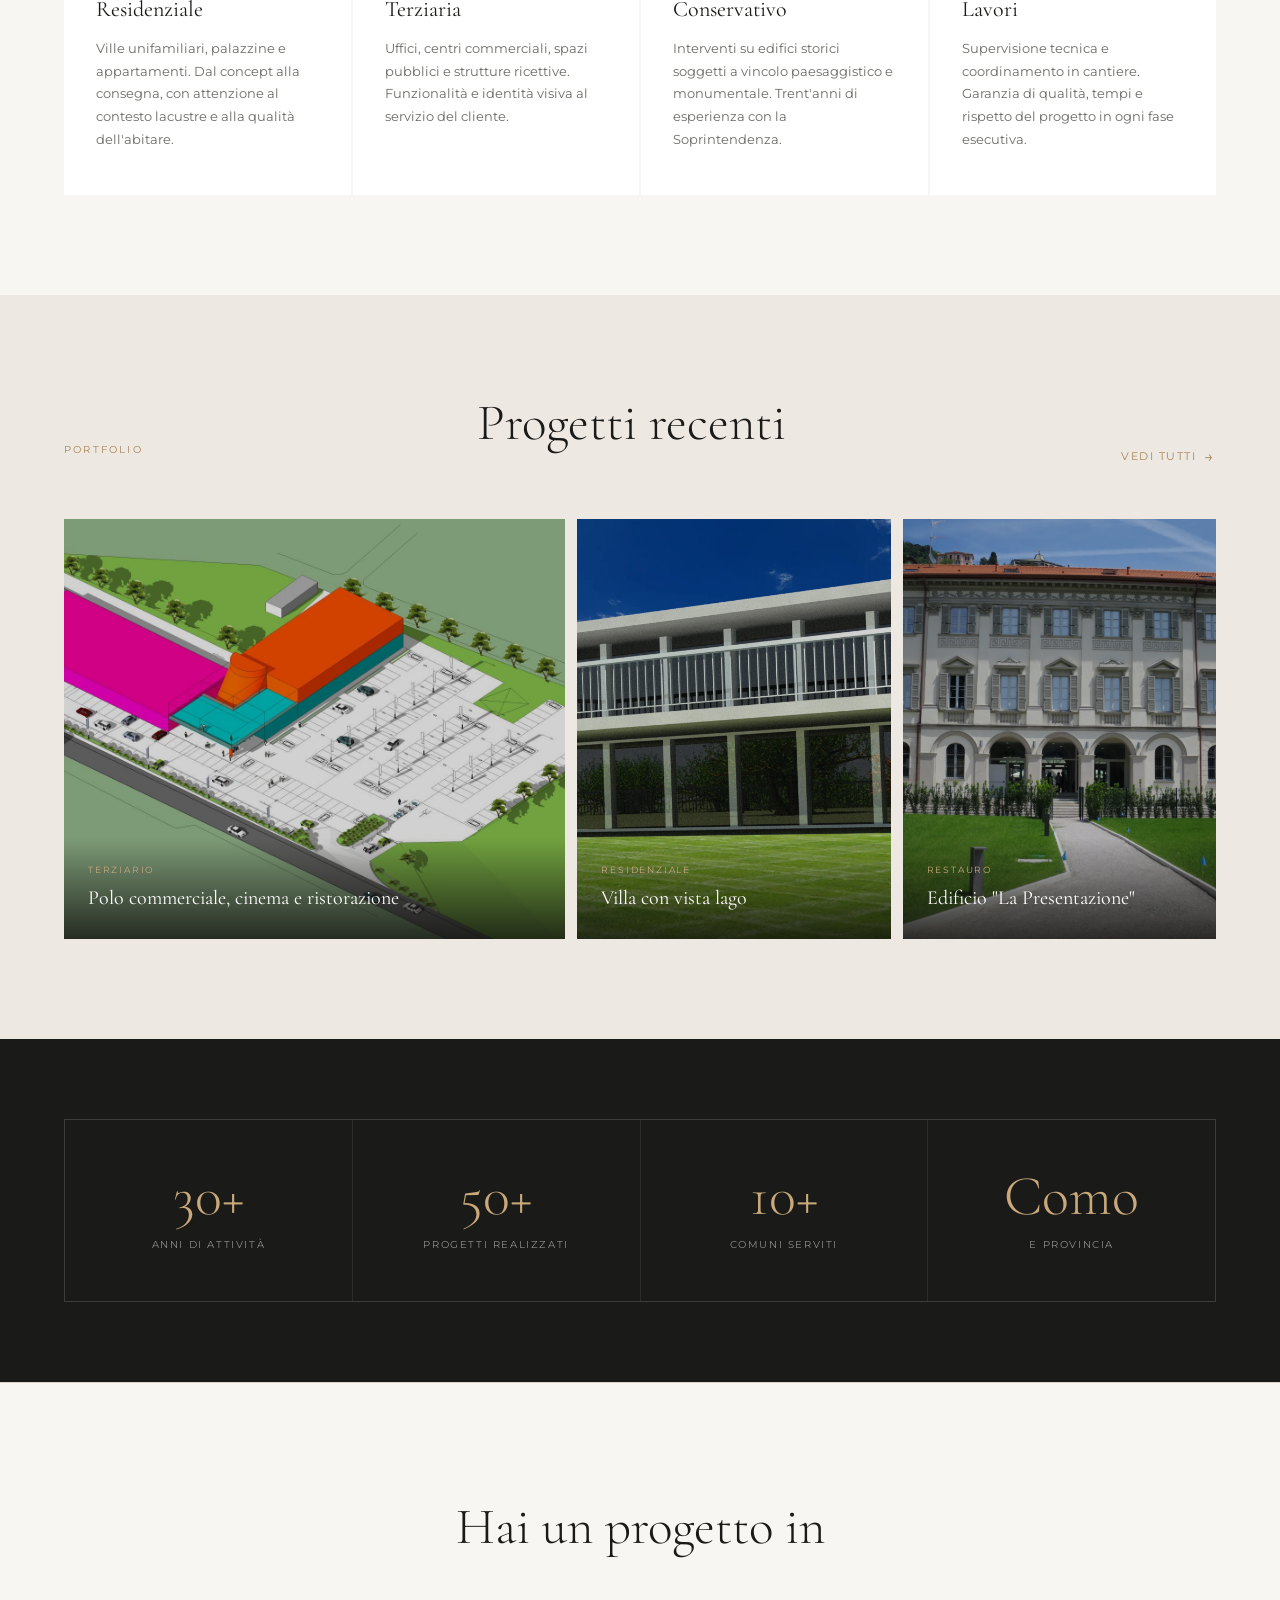
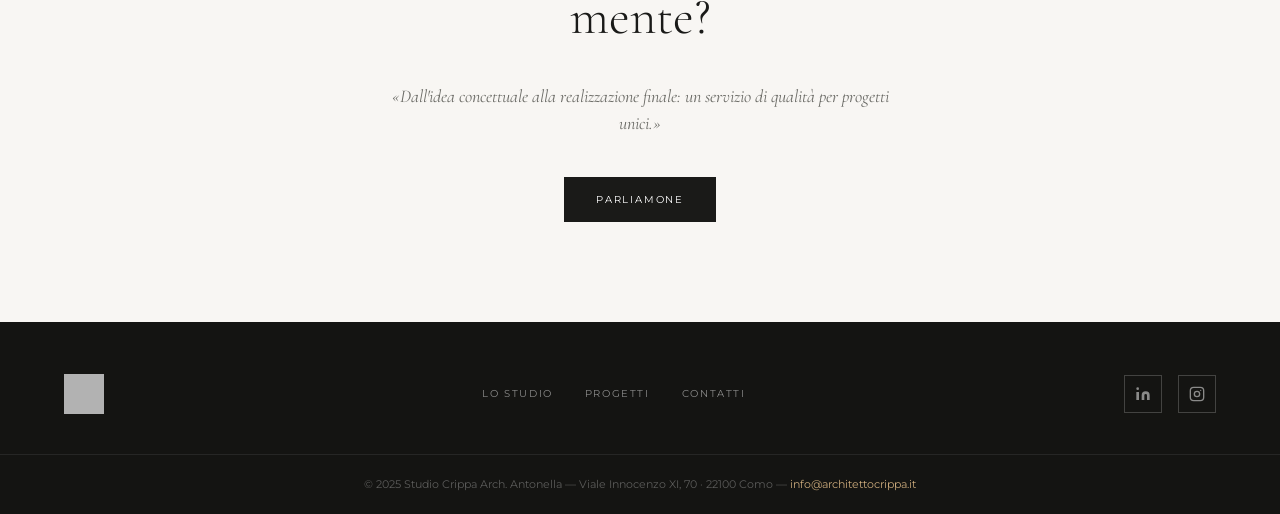
==== commit 0faf0ff0: "Add files via upload" ====
--- a/index.html
+++ b/index.html
@@ -8,18 +8,6 @@
   <link rel="preconnect" href="https://fonts.googleapis.com"/>
   <link rel="preconnect" href="https://fonts.gstatic.com" crossorigin/>
   <link href="https://fonts.googleapis.com/css2?family=Cormorant+Garamond:ital,wght@0,300;0,400;0,500;1,300;1,400&family=Montserrat:wght@300;400;500;600&display=swap" rel="stylesheet"/>
-  <!-- Favicon emoji -->
-  <link rel="icon" href="data:image/svg+xml,<svg xmlns=%22http://www.w3.org/2000/svg%22 viewBox=%220 0 100 100%22><text y=%22.9em%22 font-size=%2290%22>🏠</text></svg>"/>
-  <!-- Open Graph / link preview -->
-  <meta property="og:type" content="website"/>
-  <meta property="og:title" content="Architetto Crippa — Studio di Architettura Como"/>
-  <meta property="og:description" content="Studio di Architettura Antonella Crippa in Como: progettare con visione, costruire con cura."/>
-  <meta property="og:image" content="img/logo.png"/>
-  <meta name="description" content="Studio di Architettura Antonella Crippa in Como: progettare con visione, costruire con cura."/>
-  <meta name="twitter:card" content="summary_large_image"/>
-  <meta name="twitter:title" content="Architetto Crippa — Studio di Architettura Como"/>
-  <meta name="twitter:description" content="Studio di Architettura Antonella Crippa in Como: progettare con visione, costruire con cura."/>
-  <meta name="twitter:image" content="img/logo.png"/>
 </head>
 <body class="page-home">
 
@@ -132,25 +120,25 @@
     <a href="progetti.html" class="link-arrow fade-up">Vedi tutti <span>→</span></a>
   </div>
   <div class="featured-grid">
-    <a href="progetti.html#p7" class="feat-item feat-large fade-up">
-      <img src="img/p7.png" alt="Edificio La Presentazione Como"/>
+    <a href="progetti.html#p1" class="feat-item feat-large fade-up">
+      <img src="img/p1.jpg" alt="Polo multifunzionale"/>
       <div class="feat-overlay">
-        <span class="feat-cat">Restauro</span>
-        <h3>Edificio "La Presentazione" · Como</h3>
+        <span class="feat-cat">Terziario</span>
+        <h3>Polo commerciale, cinema e ristorazione</h3>
       </div>
     </a>
     <a href="progetti.html#p5" class="feat-item fade-up" style="transition-delay:.1s">
-      <img src="img/p5.png" alt="Villa con vista lago di Como"/>
+      <img src="img/p5.png" alt="Villa lago di Como"/>
       <div class="feat-overlay">
         <span class="feat-cat">Residenziale</span>
         <h3>Villa con vista lago</h3>
       </div>
     </a>
-    <a href="progetti.html#p9" class="feat-item fade-up" style="transition-delay:.2s">
-      <img src="img/p9.png" alt="Restauro conservativo villa d'epoca"/>
+    <a href="progetti.html#p7" class="feat-item fade-up" style="transition-delay:.2s">
+      <img src="img/p7.png" alt="La Presentazione"/>
       <div class="feat-overlay">
         <span class="feat-cat">Restauro</span>
-        <h3>Restauro conservativo villa d'epoca</h3>
+        <h3>Edificio "La Presentazione"</h3>
       </div>
     </a>
   </div>
--- a/style.css
+++ b/style.css
@@ -13,7 +13,7 @@
   --border:   #D8D2CA;
   --accent:   #A8865A;
   --accent2:  #C9A87A;
-  --nav-h:    80px;
+  --nav-h:    72px;
   --max:      1280px;
   --pad:      clamp(24px, 5vw, 80px);
 }
@@ -148,7 +148,7 @@
   justify-content: space-between;
 }
 
-.nav-logo img { height: 58px; width: auto; }
+.nav-logo img { height: 42px; width: auto; }
 
 .nav-links {
   display: flex;
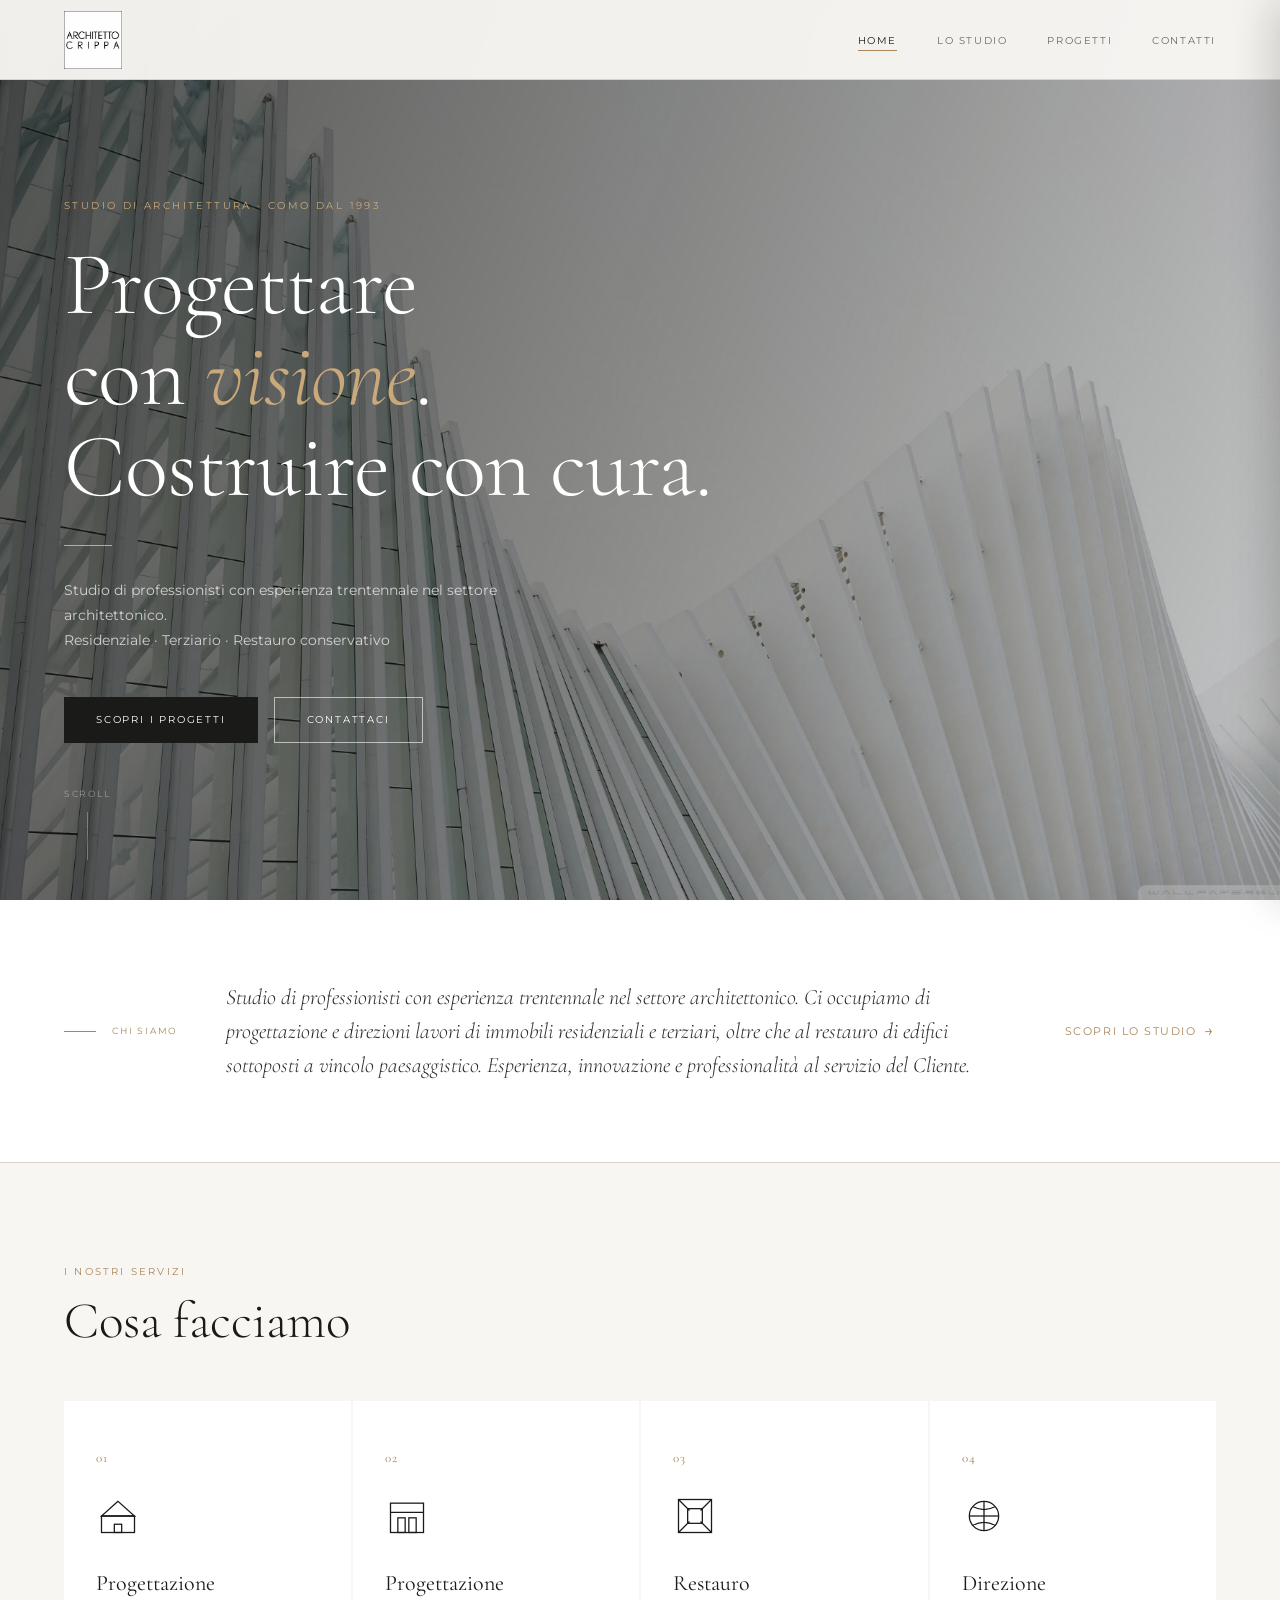
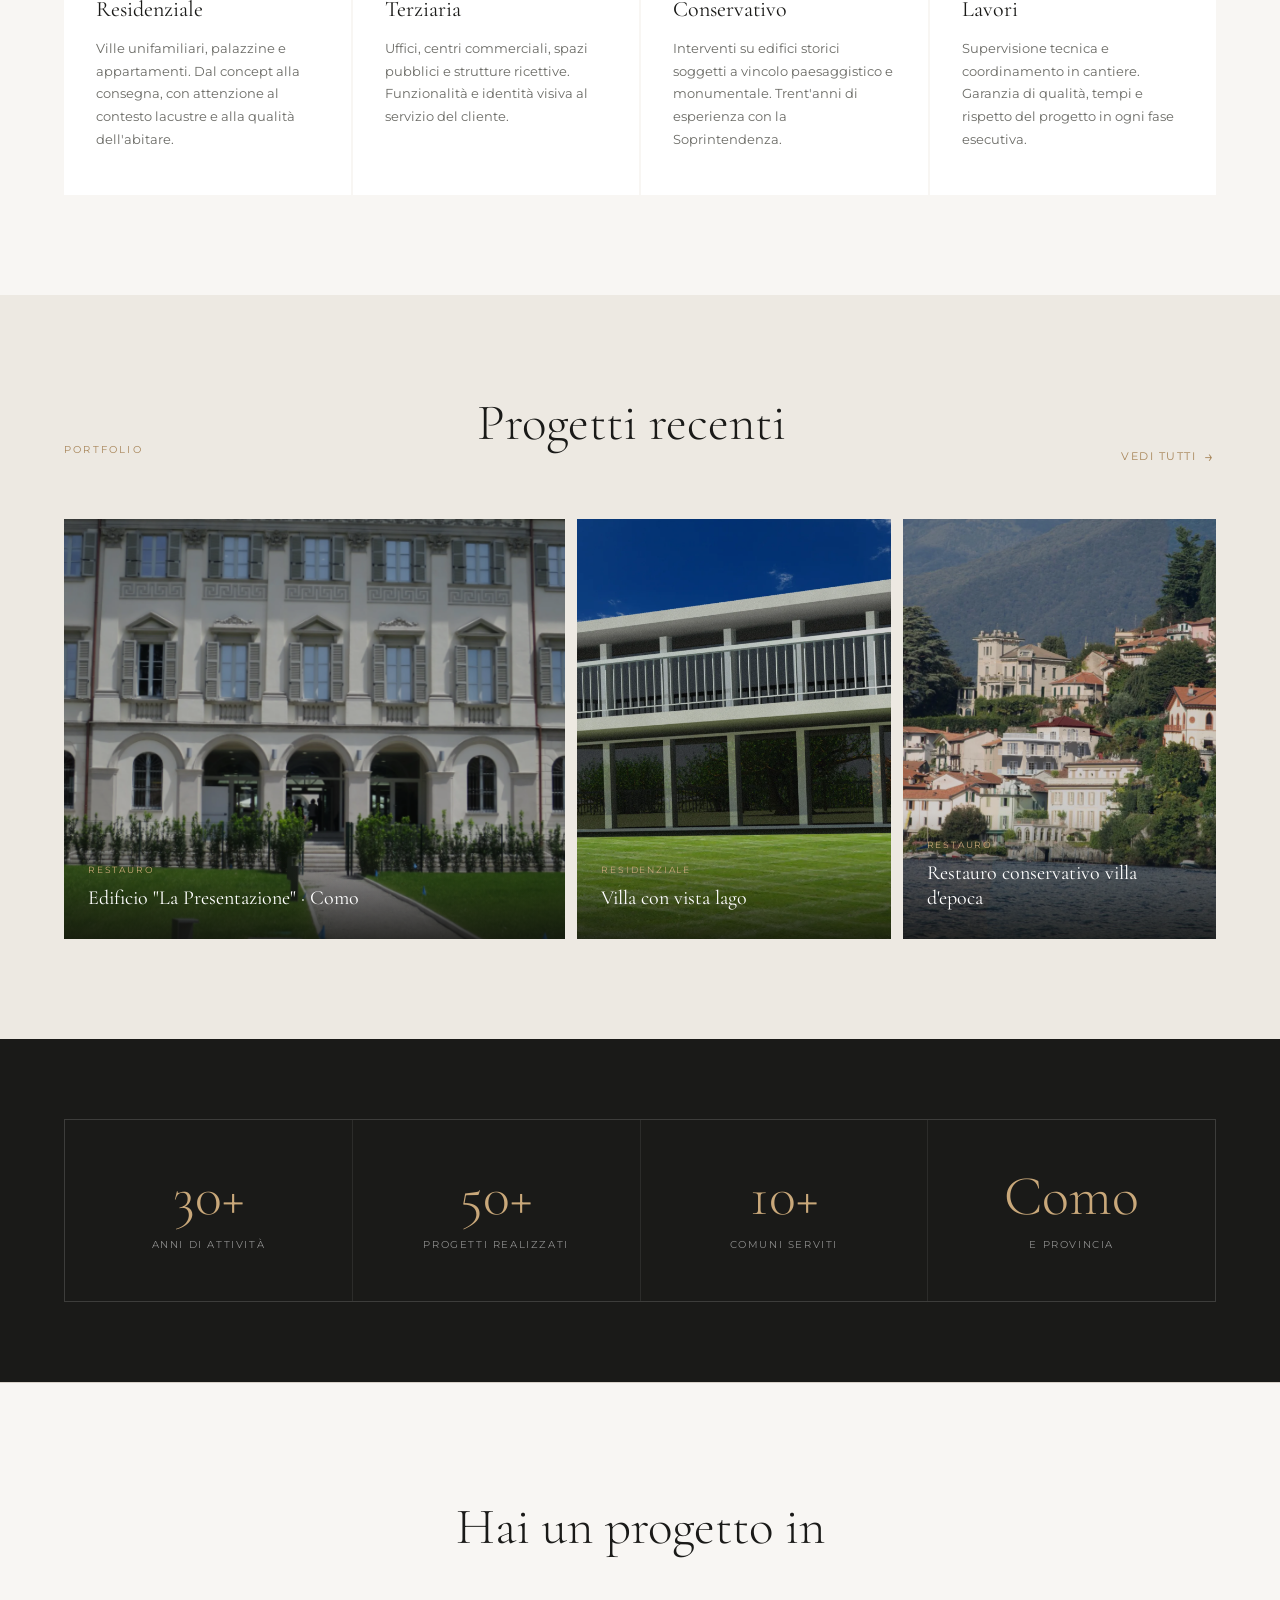
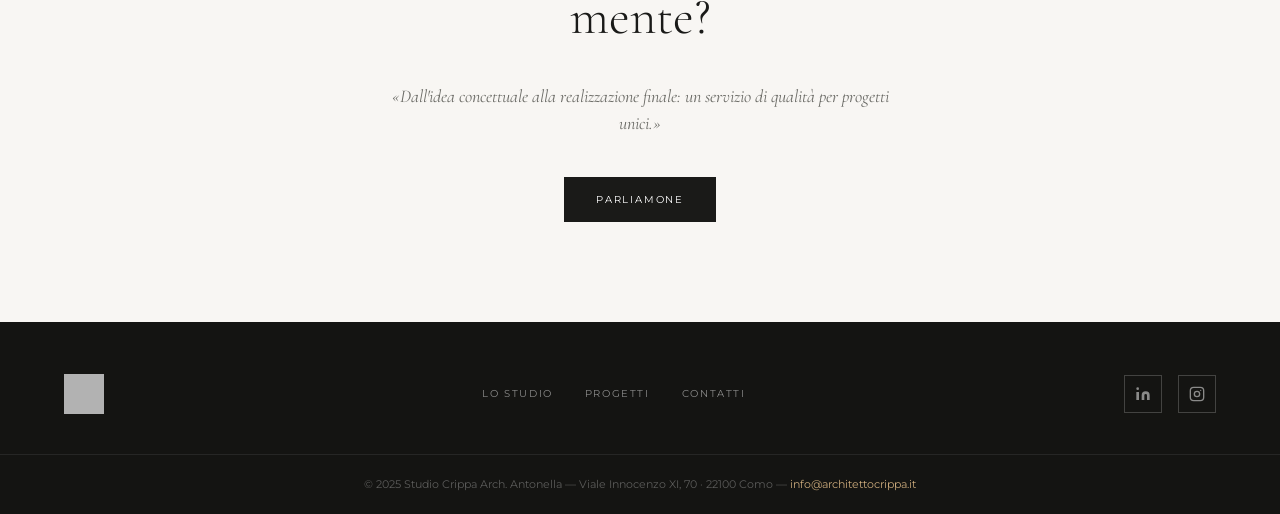
==== commit 42e6d45d: "Add files via upload" ====
--- a/index.html
+++ b/index.html
@@ -8,6 +8,22 @@
   <link rel="preconnect" href="https://fonts.googleapis.com"/>
   <link rel="preconnect" href="https://fonts.gstatic.com" crossorigin/>
   <link href="https://fonts.googleapis.com/css2?family=Cormorant+Garamond:ital,wght@0,300;0,400;0,500;1,300;1,400&family=Montserrat:wght@300;400;500;600&display=swap" rel="stylesheet"/>
+  <meta name="description" content="Studio di Architettura Antonella Crippa in Como: progettare con visione, costruire con cura."/>
+  <meta name="theme-color" content="#F8F6F3"/>
+  <link rel="icon" href="data:image/svg+xml,<svg xmlns=%22http://www.w3.org/2000/svg%22 viewBox=%220 0 100 100%22><text y=%22.9em%22 font-size=%2290%22>🏠</text></svg>"/>
+  <meta property="og:type" content="website"/>
+  <meta property="og:site_name" content="Architetto Crippa"/>
+  <meta property="og:locale" content="it_IT"/>
+  <meta property="og:title" content="Architetto Crippa — Studio di Architettura Como"/>
+  <meta property="og:description" content="Studio di Architettura Antonella Crippa in Como: progettare con visione, costruire con cura."/>
+  <meta property="og:url" content="https://www.architettocrippa.it/index.html"/>
+  <meta property="og:image" content="https://www.architettocrippa.it/img/logo.png"/>
+  <meta property="og:image:width" content="677"/>
+  <meta property="og:image:height" content="677"/>
+  <meta name="twitter:card" content="summary"/>
+  <meta name="twitter:title" content="Architetto Crippa — Studio di Architettura Como"/>
+  <meta name="twitter:description" content="Studio di Architettura Antonella Crippa in Como: progettare con visione, costruire con cura."/>
+  <meta name="twitter:image" content="https://www.architettocrippa.it/img/logo.png"/>
 </head>
 <body class="page-home">
 
@@ -22,16 +38,34 @@
       <li><a href="progetti.html">Progetti</a></li>
       <li><a href="contatti.html">Contatti</a></li>
     </ul>
-    <button class="burger" id="burger" aria-label="Menu"><span></span><span></span><span></span></button>
+    <button class="burger" id="burger" aria-label="Apri menu" aria-controls="mobileDrawer" aria-expanded="false"><span></span><span></span><span></span></button>
   </nav>
 </header>
 
-<div class="mobile-menu" id="mobileMenu">
-  <a href="index.html" onclick="closeMobile()">Home</a>
-  <a href="studio.html" onclick="closeMobile()">Lo Studio</a>
-  <a href="progetti.html" onclick="closeMobile()">Progetti</a>
-  <a href="contatti.html" onclick="closeMobile()">Contatti</a>
-</div>
+<div class="drawer-backdrop" id="drawerBackdrop"></div>
+<aside class="mobile-drawer" id="mobileDrawer" aria-hidden="true">
+  <div class="drawer-head">
+    <img src="img/logo.png" alt="Architetto Crippa" class="drawer-logo"/>
+    <button class="drawer-close" id="drawerClose" aria-label="Chiudi menu">&times;</button>
+  </div>
+  <nav class="drawer-nav" aria-label="Menu principale">
+    <a href="index.html">Home</a>
+    <a href="studio.html">Lo Studio</a>
+    <a href="progetti.html">Progetti</a>
+    <a href="contatti.html">Contatti</a>
+  </nav>
+  <div class="drawer-foot">
+    <a href="mailto:info@architettocrippa.it" class="drawer-mail">info@architettocrippa.it</a>
+    <div class="drawer-social">
+      <a href="https://www.linkedin.com/company/studio-architetto-crippa" target="_blank" rel="noopener" aria-label="LinkedIn">
+        <svg viewBox="0 0 24 24" fill="currentColor"><path d="M16 8a6 6 0 016 6v7h-4v-7a2 2 0 00-2-2 2 2 0 00-2 2v7h-4v-7a6 6 0 016-6zM2 9h4v12H2z"/><circle cx="4" cy="4" r="2"/></svg>
+      </a>
+      <a href="https://www.instagram.com/antonellacrippa1" target="_blank" rel="noopener" aria-label="Instagram">
+        <svg viewBox="0 0 24 24" fill="none" stroke="currentColor" stroke-width="2"><rect x="2" y="2" width="20" height="20" rx="5"/><circle cx="12" cy="12" r="4"/><circle cx="17.5" cy="6.5" r="1" fill="currentColor" stroke="none"/></svg>
+      </a>
+    </div>
+  </div>
+</aside>
 
 <!-- HERO -->
 <section class="hero">
@@ -120,25 +154,25 @@
     <a href="progetti.html" class="link-arrow fade-up">Vedi tutti <span>→</span></a>
   </div>
   <div class="featured-grid">
-    <a href="progetti.html#p1" class="feat-item feat-large fade-up">
-      <img src="img/p1.jpg" alt="Polo multifunzionale"/>
+    <a href="progetti.html#p7" class="feat-item feat-large fade-up">
+      <img src="img/p7.png" alt="Edificio La Presentazione, Como" loading="lazy" decoding="async"/>
       <div class="feat-overlay">
-        <span class="feat-cat">Terziario</span>
-        <h3>Polo commerciale, cinema e ristorazione</h3>
+        <span class="feat-cat">Restauro</span>
+        <h3>Edificio "La Presentazione" · Como</h3>
       </div>
     </a>
     <a href="progetti.html#p5" class="feat-item fade-up" style="transition-delay:.1s">
-      <img src="img/p5.png" alt="Villa lago di Como"/>
+      <img src="img/p5.png" alt="Villa con vista lago di Como" loading="lazy" decoding="async"/>
       <div class="feat-overlay">
         <span class="feat-cat">Residenziale</span>
         <h3>Villa con vista lago</h3>
       </div>
     </a>
-    <a href="progetti.html#p7" class="feat-item fade-up" style="transition-delay:.2s">
-      <img src="img/p7.png" alt="La Presentazione"/>
+    <a href="progetti.html#p9" class="feat-item fade-up" style="transition-delay:.2s">
+      <img src="img/p9.png" alt="Restauro conservativo villa d'epoca" loading="lazy" decoding="async"/>
       <div class="feat-overlay">
         <span class="feat-cat">Restauro</span>
-        <h3>Edificio "La Presentazione"</h3>
+        <h3>Restauro conservativo villa d'epoca</h3>
       </div>
     </a>
   </div>
--- a/style.css
+++ b/style.css
@@ -13,7 +13,7 @@
   --border:   #D8D2CA;
   --accent:   #A8865A;
   --accent2:  #C9A87A;
-  --nav-h:    72px;
+  --nav-h:    80px;
   --max:      1280px;
   --pad:      clamp(24px, 5vw, 80px);
 }
@@ -148,7 +148,7 @@
   justify-content: space-between;
 }
 
-.nav-logo img { height: 42px; width: auto; }
+.nav-logo img { height: 58px; width: auto; }
 
 .nav-links {
   display: flex;
@@ -188,24 +188,101 @@
 .burger.open span:nth-child(2) { opacity: 0; }
 .burger.open span:nth-child(3) { transform: translateY(-6.5px) rotate(-45deg); }
 
-.mobile-menu {
-  display: none;
+/* ── MOBILE DRAWER (slide-in from right) ── */
+.drawer-backdrop {
   position: fixed;
-  top: var(--nav-h); left: 0; right: 0;
-  background: var(--white);
+  inset: 0;
+  background: rgba(15,15,12,.5);
+  opacity: 0;
+  visibility: hidden;
+  transition: opacity .3s ease, visibility .3s;
+  z-index: 290;
+}
+.drawer-backdrop.open { opacity: 1; visibility: visible; }
+
+.mobile-drawer {
+  position: fixed;
+  top: 0; right: 0; bottom: 0;
+  width: min(320px, 85vw);
+  background: var(--bg);
+  z-index: 300;
+  display: flex;
+  flex-direction: column;
+  transform: translateX(100%);
+  transition: transform .38s cubic-bezier(.32,.72,.28,1);
+  box-shadow: -8px 0 40px rgba(15,15,12,.18);
+}
+.mobile-drawer.open { transform: translateX(0); }
+
+.drawer-head {
+  display: flex;
+  align-items: center;
+  justify-content: space-between;
+  padding: 20px 24px;
   border-bottom: 1px solid var(--border);
-  padding: 32px var(--pad);
-  z-index: 199;
+}
+.drawer-logo { height: 48px; width: auto; }
+.drawer-close {
+  background: none;
+  border: none;
+  font-size: 34px;
+  line-height: 1;
+  color: var(--muted);
+  padding: 4px 8px;
+  transition: color .2s;
+}
+.drawer-close:hover { color: var(--charcoal); }
+
+.drawer-nav {
+  flex: 1;
+  display: flex;
   flex-direction: column;
-  gap: 24px;
-}
-.mobile-menu.open { display: flex; }
-.mobile-menu a { font-size: 12px; letter-spacing: .14em; text-transform: uppercase; color: var(--charcoal); }
+  padding: 36px 28px;
+  gap: 6px;
+}
+.drawer-nav a {
+  font-family: 'Cormorant Garamond', serif;
+  font-size: 28px;
+  font-weight: 300;
+  color: var(--charcoal);
+  padding: 10px 0;
+  border-bottom: 1px solid var(--border);
+  transition: color .2s, padding-left .25s;
+}
+.drawer-nav a:hover { color: var(--accent); padding-left: 8px; }
+.drawer-nav a.active { color: var(--accent); font-style: italic; }
+
+.drawer-foot {
+  padding: 24px 28px 32px;
+  border-top: 1px solid var(--border);
+  display: flex;
+  flex-direction: column;
+  gap: 18px;
+}
+.drawer-mail {
+  font-size: 13px;
+  color: var(--mid);
+  transition: color .2s;
+}
+.drawer-mail:hover { color: var(--accent); }
+.drawer-social { display: flex; gap: 12px; }
+.drawer-social a {
+  display: flex;
+  align-items: center;
+  justify-content: center;
+  width: 38px; height: 38px;
+  border: 1px solid var(--border);
+  color: var(--muted);
+  transition: all .25s;
+}
+.drawer-social a svg { width: 16px; height: 16px; }
+.drawer-social a:hover { border-color: var(--accent); color: var(--accent); }
 
 /* ── HERO (HOME) ── */
 .hero {
   position: relative;
   min-height: 100vh;
+  min-height: 100svh;
   display: flex;
   align-items: center;
   padding-top: var(--nav-h);
@@ -448,12 +525,11 @@
   margin-bottom: 20px;
 }
 .cta-sub {
-  font-size: 15px;
+  font-family: 'Cormorant Garamond', serif;
+  font-size: 18px;
   font-style: italic;
   color: var(--muted);
   margin-bottom: 40px;
-  font-family: 'Cormorant Garamond', serif;
-  font-size: 18px;
   line-height: 1.5;
 }
 
@@ -503,12 +579,13 @@
 .page-hero {
   position: relative;
   min-height: 60vh;
+  min-height: 60svh;
   display: flex;
   align-items: flex-end;
   padding-top: var(--nav-h);
   overflow: hidden;
 }
-.page-hero-sm { min-height: 42vh; }
+.page-hero-sm { min-height: 42vh; min-height: 42svh; }
 .page-hero-bg { position: absolute; inset: 0; z-index: 0; }
 .page-hero-img { width: 100%; height: 100%; object-fit: cover; object-position: center 40%; }
 .page-hero-overlay { position: absolute; inset: 0; background: linear-gradient(to top, rgba(15,15,12,.8) 0%, rgba(15,15,12,.35) 100%); }
@@ -894,3 +971,105 @@
 .file-label:hover { background: #f0ece5; border-color: var(--charcoal); }
 .file-label svg { flex-shrink: 0; color: var(--accent); }
 .file-note { font-size: 11px; color: var(--muted); font-style: italic; margin-top: 6px; }
+
+
+/* ── PORTRAIT SOLO (Lo Studio) ── */
+.portrait-solo {
+  position: relative;
+  overflow: hidden;
+  max-width: 480px;
+}
+.portrait-solo img {
+  width: 100%;
+  aspect-ratio: 3/4;
+  object-fit: cover;
+  object-position: center top;
+  display: block;
+  filter: saturate(.92) brightness(.97);
+  transition: transform .6s ease;
+}
+.portrait-solo:hover img { transform: scale(1.03); }
+.portrait-name-card {
+  position: absolute;
+  bottom: 0; left: 0; right: 0;
+  padding: 20px 20px 24px;
+  background: linear-gradient(transparent, rgba(15,15,12,.72));
+  display: flex;
+  flex-direction: column;
+  gap: 4px;
+}
+.pnc-name {
+  font-family: 'Cormorant Garamond', serif;
+  font-size: 22px;
+  font-weight: 400;
+  color: #fff;
+  line-height: 1.1;
+}
+.pnc-role {
+  font-size: 9px;
+  letter-spacing: .2em;
+  text-transform: uppercase;
+  color: var(--accent2);
+}
+
+
+/* ── QUALITY & ACCESSIBILITY ── */
+/* Anchor scroll: project cards land below fixed header */
+.proj-card { scroll-margin-top: calc(var(--nav-h) + 24px); }
+section[id], div[id="mappa"] { scroll-margin-top: var(--nav-h); }
+
+/* Visible keyboard focus */
+a:focus-visible,
+button:focus-visible,
+input:focus-visible,
+select:focus-visible,
+textarea:focus-visible {
+  outline: 2px solid var(--accent);
+  outline-offset: 2px;
+}
+
+/* Reduced motion */
+@media (prefers-reduced-motion: reduce) {
+  *, *::before, *::after {
+    animation-duration: .01ms !important;
+    animation-iteration-count: 1 !important;
+    transition-duration: .01ms !important;
+  }
+  html { scroll-behavior: auto; }
+  .fade-up, .fade-in-up { opacity: 1; transform: none; }
+  .hero-bg-img { transform: none; animation: none; }
+}
+
+/* ── MOBILE REFINEMENTS ── */
+@media (max-width: 1024px) {
+  .nav-logo img { height: 50px; }
+  .hero-content { padding-bottom: 96px; }
+}
+@media (max-width: 640px) {
+  :root { --nav-h: 70px; }
+  .nav-logo img { height: 44px; }
+  .hero-title { font-size: clamp(42px, 11vw, 56px); }
+  .hero-ctas { flex-direction: column; align-items: stretch; }
+  .hero-ctas .btn-primary,
+  .hero-ctas .btn-outline { text-align: center; }
+  .hero-scroll-hint { display: none; }
+  section { padding: 56px 0; }
+  .section-header { margin-bottom: 36px; }
+  .welcome-strip { padding: 56px 0; }
+  .welcome-quote { font-size: 16px; }
+  .feat-item img { height: 300px; }
+  .num-val { font-size: 42px; }
+  .number-item { padding: 32px 16px; }
+  .proj-body { padding: 22px 20px 28px; }
+  .proj-imgs .proj-cover { height: 240px; }
+  .proj-imgs.single .proj-cover { height: 240px; }
+  .proj-thumbs img { height: 64px; }
+  .lb-prev, .lb-next { width: 42px; height: 42px; font-size: 28px; }
+  .lb-prev { left: 8px; }
+  .lb-next { right: 8px; }
+  .map-pin-card { position: static; margin: 0; border-left: none; border-top: 3px solid var(--accent); box-shadow: none; }
+  .map-section { height: auto; display: flex; flex-direction: column-reverse; }
+  .map-section iframe { height: 320px; }
+  .payoff-section { padding: 48px 0; }
+  .cta-banner { padding: 64px 0; }
+}
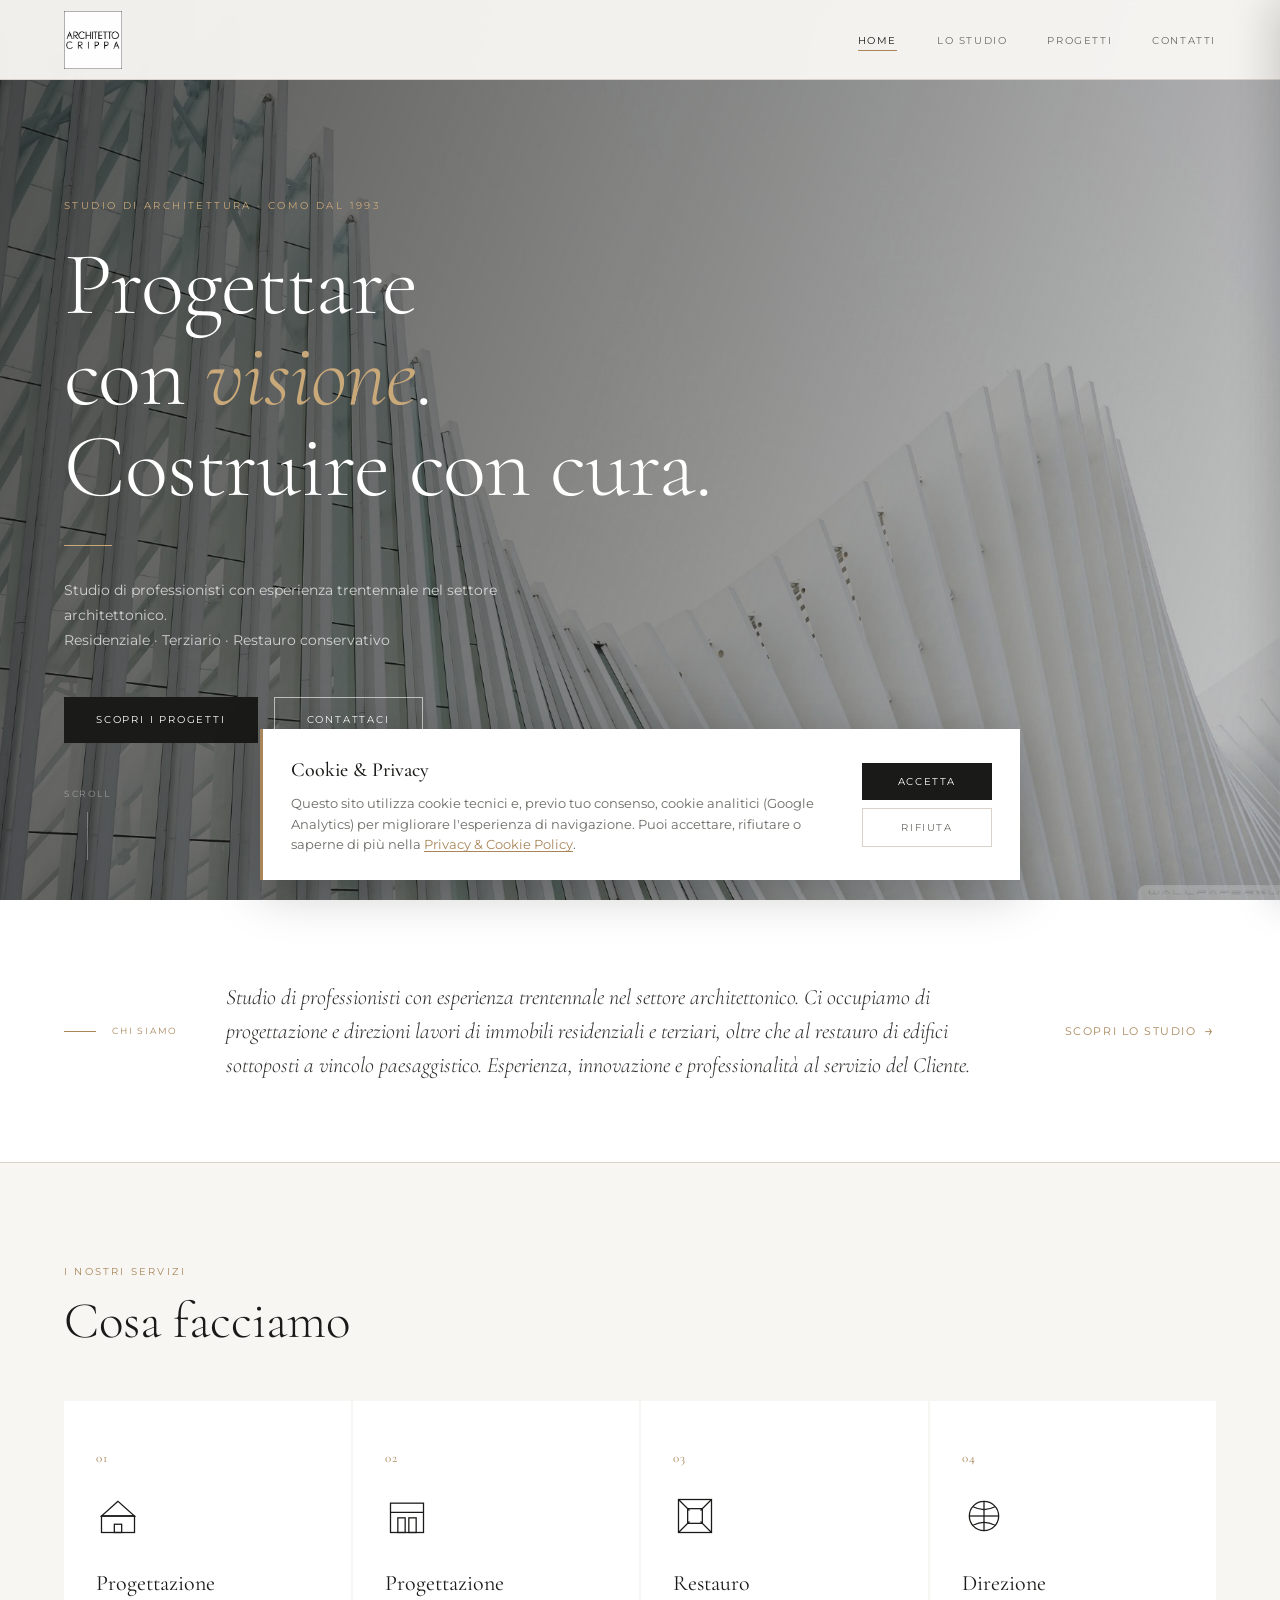
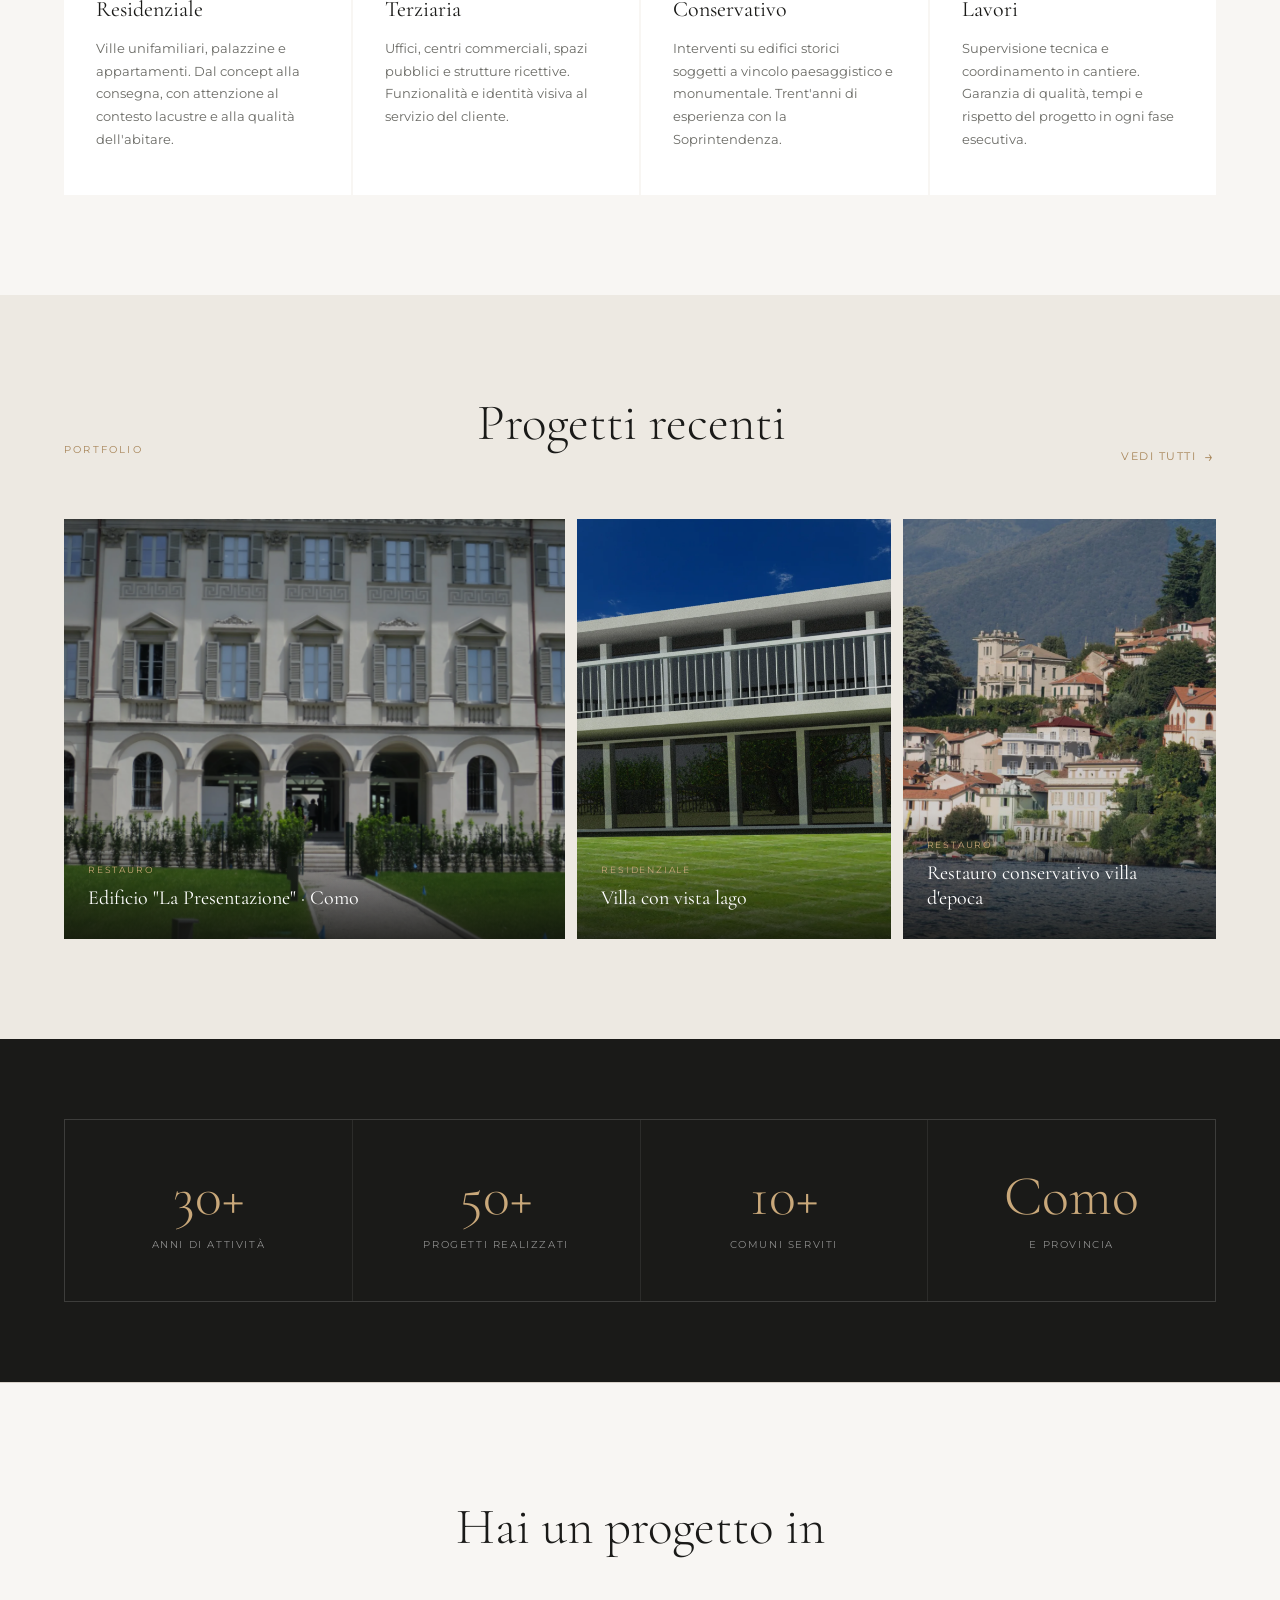
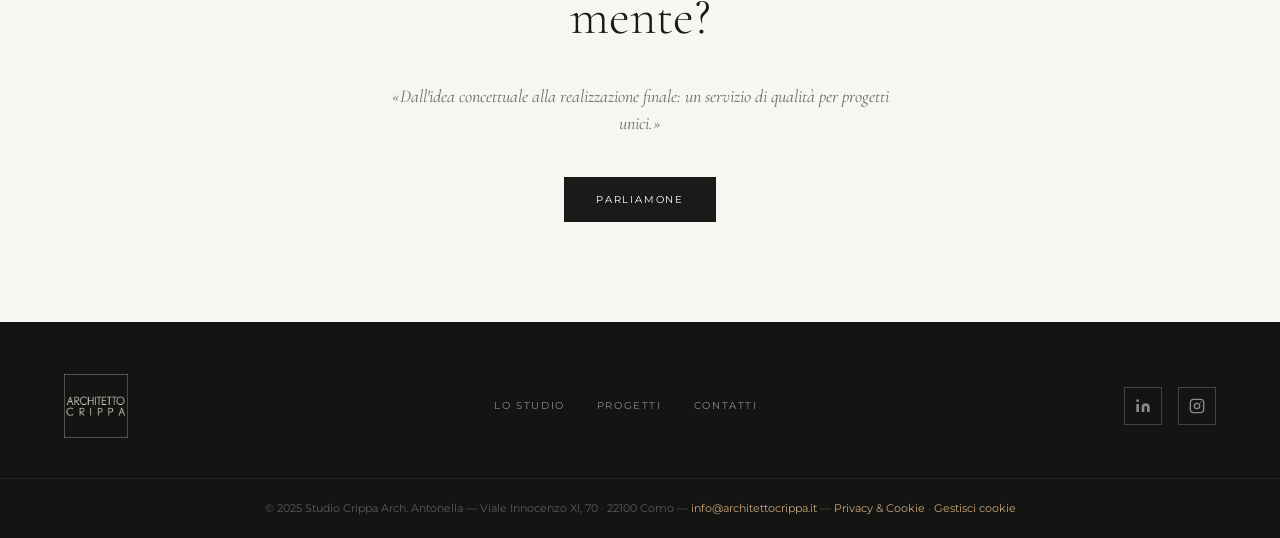
==== commit 12c14274: "Add files via upload" ====
--- a/index.html
+++ b/index.html
@@ -216,7 +216,7 @@
 <footer class="site-footer">
   <div class="container footer-inner">
     <div class="footer-logo-wrap">
-      <img src="img/logo.png" alt="Architetto Crippa" class="footer-logo"/>
+      <img src="img/logo_footer.png" alt="Architetto Crippa" class="footer-logo" loading="lazy" decoding="async"/>
     </div>
     <div class="footer-nav">
       <a href="studio.html">Lo Studio</a>
@@ -233,7 +233,7 @@
     </div>
   </div>
   <div class="footer-bottom">
-    <p>© 2025 Studio Crippa Arch. Antonella — Viale Innocenzo XI, 70 · 22100 Como — <a href="mailto:info@architettocrippa.it">info@architettocrippa.it</a></p>
+    <p>© 2025 Studio Crippa Arch. Antonella — Viale Innocenzo XI, 70 · 22100 Como — <a href="mailto:info@architettocrippa.it">info@architettocrippa.it</a> — <a href="privacy.html">Privacy &amp; Cookie</a> · <a href="#" onclick="return acManageCookies();">Gestisci cookie</a></p>
   </div>
 </footer>
 
--- a/style.css
+++ b/style.css
@@ -546,7 +546,7 @@
   padding-bottom: 40px;
   border-bottom: 1px solid rgba(255,255,255,.08);
 }
-.footer-logo { height: 40px; width: auto; filter: brightness(0) invert(.7); }
+.footer-logo { height: 64px; width: auto; opacity: .9; }
 .footer-nav { display: flex; gap: 32px; }
 .footer-nav a {
   font-size: 10px;
@@ -1073,3 +1073,109 @@
   .payoff-section { padding: 48px 0; }
   .cta-banner { padding: 64px 0; }
 }
+
+/* ── COOKIE BANNER ── */
+.cookie-banner {
+  position: fixed;
+  left: 20px; right: 20px; bottom: 20px;
+  z-index: 400;
+  display: flex;
+  justify-content: center;
+  opacity: 0;
+  transform: translateY(24px);
+  transition: opacity .4s ease, transform .4s ease;
+  pointer-events: none;
+}
+.cookie-banner.visible { opacity: 1; transform: none; pointer-events: auto; }
+.cb-inner {
+  background: var(--white);
+  border-left: 3px solid var(--accent);
+  box-shadow: 0 12px 48px rgba(15,15,12,.22);
+  max-width: 760px;
+  width: 100%;
+  padding: 24px 28px;
+  display: flex;
+  align-items: center;
+  gap: 28px;
+}
+.cb-title {
+  font-family: 'Cormorant Garamond', serif;
+  font-size: 20px;
+  font-weight: 500;
+  display: block;
+  margin-bottom: 6px;
+}
+.cb-text { flex: 1; }
+.cb-text p { font-size: 12.5px; color: var(--muted); line-height: 1.65; }
+.cb-text a { color: var(--accent); text-decoration: underline; text-underline-offset: 2px; }
+.cb-actions { display: flex; flex-direction: column; gap: 8px; flex-shrink: 0; }
+.cb-btn {
+  font-family: 'Montserrat', sans-serif;
+  font-size: 10px;
+  letter-spacing: .16em;
+  text-transform: uppercase;
+  padding: 12px 28px;
+  border: none;
+  transition: all .25s;
+  min-width: 130px;
+}
+.cb-accept { background: var(--charcoal); color: var(--white); }
+.cb-accept:hover { background: var(--accent); }
+.cb-reject { background: none; color: var(--muted); border: 1px solid var(--border); }
+.cb-reject:hover { color: var(--charcoal); border-color: var(--charcoal); }
+
+@media (max-width: 640px) {
+  .cookie-banner { left: 12px; right: 12px; bottom: 12px; }
+  .cb-inner { flex-direction: column; align-items: stretch; gap: 16px; padding: 20px; }
+  .cb-actions { flex-direction: row; }
+  .cb-btn { flex: 1; min-width: 0; }
+}
+
+/* ── LEGAL PAGE (privacy.html) ── */
+.legal-section { padding: 80px 0 100px; background: var(--bg); }
+.legal-container { max-width: 800px; }
+.legal-updated {
+  font-size: 11px;
+  letter-spacing: .14em;
+  text-transform: uppercase;
+  color: var(--accent);
+  margin-bottom: 40px;
+}
+.legal-block { margin-bottom: 48px; }
+.legal-block h2 {
+  font-family: 'Cormorant Garamond', serif;
+  font-size: 26px;
+  font-weight: 400;
+  margin-bottom: 16px;
+  padding-bottom: 10px;
+  border-bottom: 1px solid var(--border);
+}
+.legal-block p { font-size: 14px; color: var(--mid); line-height: 1.85; margin-bottom: 12px; }
+.legal-block a { color: var(--accent); text-decoration: underline; text-underline-offset: 2px; }
+.legal-block strong { color: var(--charcoal); font-weight: 500; }
+
+.legal-table-wrap { overflow-x: auto; margin: 20px 0; }
+.legal-table {
+  width: 100%;
+  border-collapse: collapse;
+  font-size: 13px;
+  background: var(--white);
+}
+.legal-table th {
+  font-size: 10px;
+  letter-spacing: .14em;
+  text-transform: uppercase;
+  text-align: left;
+  color: var(--accent);
+  padding: 12px 16px;
+  border-bottom: 2px solid var(--accent);
+  font-weight: 500;
+}
+.legal-table td {
+  padding: 14px 16px;
+  border-bottom: 1px solid var(--border);
+  color: var(--mid);
+  vertical-align: top;
+  line-height: 1.6;
+}
+.legal-table td:first-child { font-family: monospace; font-size: 12px; color: var(--charcoal); white-space: nowrap; }
